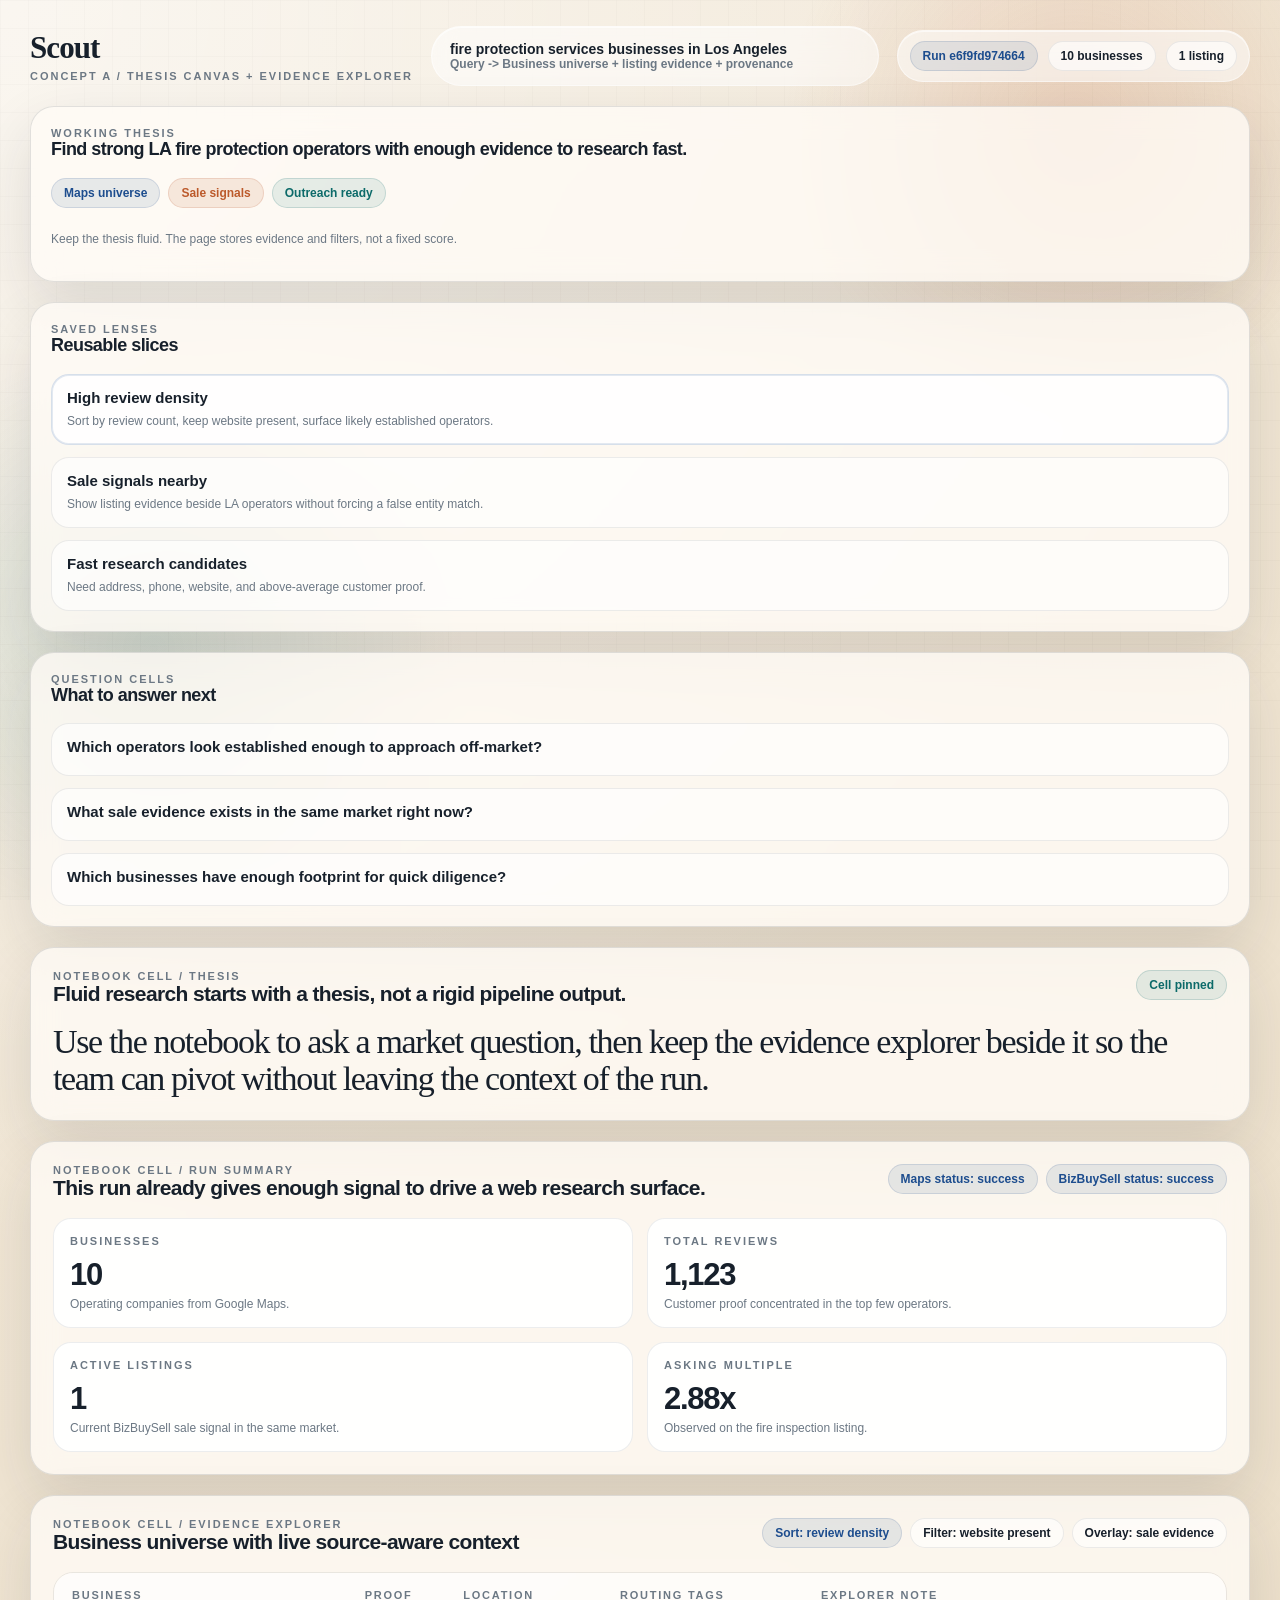
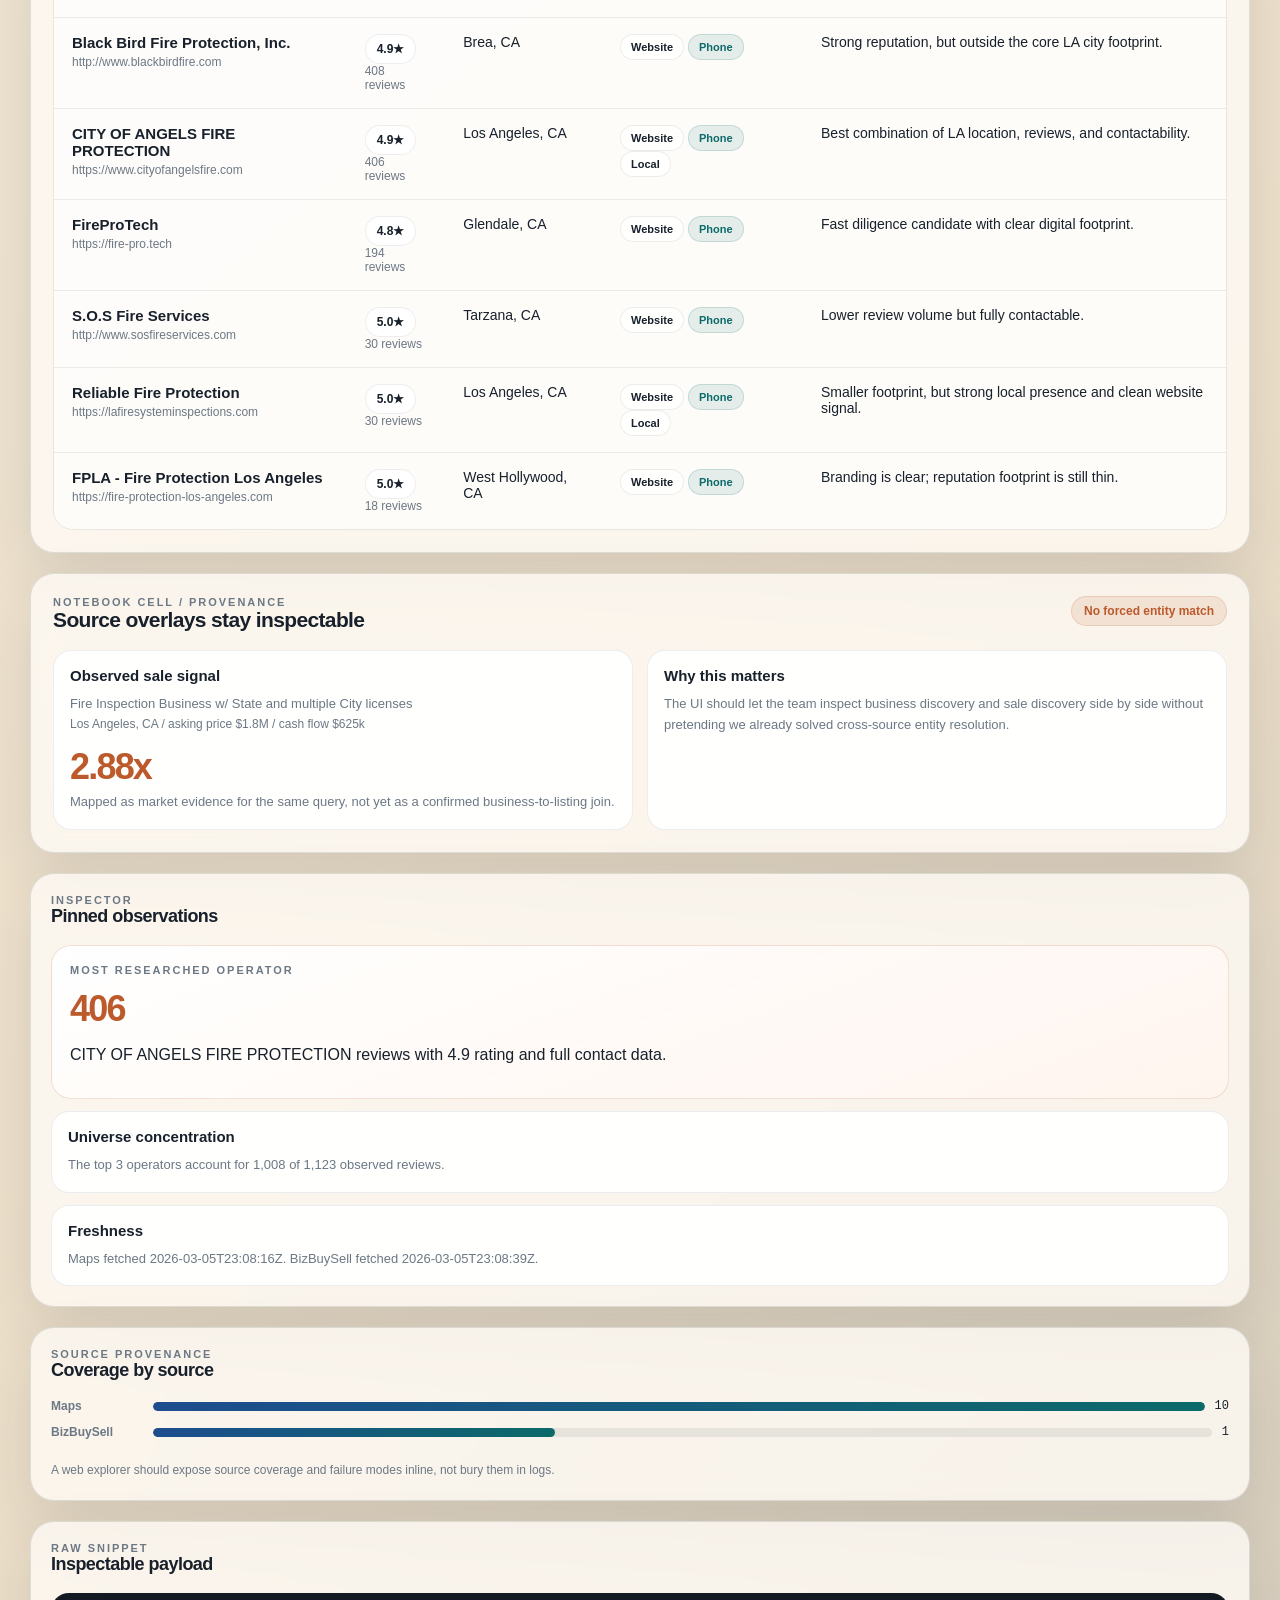
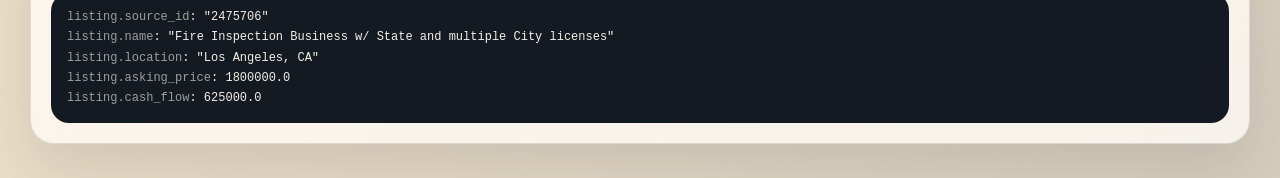
==== scout/docs/feature/hex-ui-exploration/web/concept-a-thesis-canvas.html @ 9db4349b "docs: add web UI exploration artifacts" ====
<!doctype html>
<html lang="en">
  <head>
    <meta charset="utf-8" />
    <meta name="viewport" content="width=device-width, initial-scale=1" />
    <title>Scout Concept A - Thesis Canvas</title>
    <link rel="stylesheet" href="./styles.css" />
  </head>
  <body class="concept-a">
    <header class="topbar">
      <div class="brand">
        <div class="brand-mark">Scout</div>
        <div class="brand-meta">concept A / thesis canvas + evidence explorer</div>
      </div>
      <div class="query-pill">
        fire protection services businesses in Los Angeles
        <span class="row-secondary">Query -> Business universe + listing evidence + provenance</span>
      </div>
      <div class="toolbar">
        <span class="chip active">Run e6f9fd974664</span>
        <span class="chip">10 businesses</span>
        <span class="chip">1 listing</span>
      </div>
    </header>

    <main class="shell shell-a">
      <aside class="rail">
        <section class="panel">
          <div class="panel-header">
            <div>
              <div class="panel-label">Working thesis</div>
              <h2 class="panel-title">Find strong LA fire protection operators with enough evidence to research fast.</h2>
            </div>
          </div>
          <div class="chip-row">
            <span class="status-pill live">Maps universe</span>
            <span class="status-pill sale">Sale signals</span>
            <span class="status-pill ready">Outreach ready</span>
          </div>
          <p class="footnote">
            Keep the thesis fluid. The page stores evidence and filters, not a fixed score.
          </p>
        </section>

        <section class="panel">
          <div class="panel-header">
            <div>
              <div class="panel-label">Saved lenses</div>
              <h2 class="panel-title">Reusable slices</h2>
            </div>
          </div>
          <div class="list-stack">
            <div class="stack-item active">
              <h3 class="stack-title">High review density</h3>
              <p class="stack-copy">Sort by review count, keep website present, surface likely established operators.</p>
            </div>
            <div class="stack-item">
              <h3 class="stack-title">Sale signals nearby</h3>
              <p class="stack-copy">Show listing evidence beside LA operators without forcing a false entity match.</p>
            </div>
            <div class="stack-item">
              <h3 class="stack-title">Fast research candidates</h3>
              <p class="stack-copy">Need address, phone, website, and above-average customer proof.</p>
            </div>
          </div>
        </section>

        <section class="panel">
          <div class="panel-header">
            <div>
              <div class="panel-label">Question cells</div>
              <h2 class="panel-title">What to answer next</h2>
            </div>
          </div>
          <div class="note-list">
            <div class="stack-item">
              <h3 class="stack-title">Which operators look established enough to approach off-market?</h3>
            </div>
            <div class="stack-item">
              <h3 class="stack-title">What sale evidence exists in the same market right now?</h3>
            </div>
            <div class="stack-item">
              <h3 class="stack-title">Which businesses have enough footprint for quick diligence?</h3>
            </div>
          </div>
        </section>
      </aside>

      <section class="canvas">
        <section class="cell">
          <div class="cell-header">
            <div>
              <div class="panel-label">Notebook cell / thesis</div>
              <h1 class="cell-title">Fluid research starts with a thesis, not a rigid pipeline output.</h1>
            </div>
            <span class="status-pill ready">Cell pinned</span>
          </div>
          <p class="big-statement">
            Use the notebook to ask a market question, then keep the evidence explorer beside it so
            the team can pivot without leaving the context of the run.
          </p>
        </section>

        <section class="cell">
          <div class="cell-header">
            <div>
              <div class="panel-label">Notebook cell / run summary</div>
              <h2 class="cell-title">This run already gives enough signal to drive a web research surface.</h2>
            </div>
            <div class="chip-row">
              <span class="chip active">Maps status: success</span>
              <span class="chip active">BizBuySell status: success</span>
            </div>
          </div>
          <div class="metrics-grid">
            <div class="metric">
              <div class="panel-label">Businesses</div>
              <div class="metric-value">10</div>
              <p class="metric-foot">Operating companies from Google Maps.</p>
            </div>
            <div class="metric">
              <div class="panel-label">Total reviews</div>
              <div class="metric-value">1,123</div>
              <p class="metric-foot">Customer proof concentrated in the top few operators.</p>
            </div>
            <div class="metric">
              <div class="panel-label">Active listings</div>
              <div class="metric-value">1</div>
              <p class="metric-foot">Current BizBuySell sale signal in the same market.</p>
            </div>
            <div class="metric">
              <div class="panel-label">Asking multiple</div>
              <div class="metric-value">2.88x</div>
              <p class="metric-foot">Observed on the fire inspection listing.</p>
            </div>
          </div>
        </section>

        <section class="cell">
          <div class="cell-header">
            <div>
              <div class="panel-label">Notebook cell / evidence explorer</div>
              <h2 class="cell-title">Business universe with live source-aware context</h2>
            </div>
            <div class="chip-row">
              <span class="chip active">Sort: review density</span>
              <span class="chip">Filter: website present</span>
              <span class="chip">Overlay: sale evidence</span>
            </div>
          </div>
          <div class="table-shell">
            <table>
              <thead>
                <tr>
                  <th>Business</th>
                  <th>Proof</th>
                  <th>Location</th>
                  <th>Routing tags</th>
                  <th>Explorer note</th>
                </tr>
              </thead>
              <tbody>
                <tr>
                  <td>
                    <span class="row-primary">Black Bird Fire Protection, Inc.</span>
                    <span class="row-secondary">http://www.blackbirdfire.com</span>
                  </td>
                  <td>
                    <span class="score">4.9★</span>
                    <span class="row-secondary">408 reviews</span>
                  </td>
                  <td>Brea, CA</td>
                  <td>
                    <span class="tag">Website</span>
                    <span class="tag ready">Phone</span>
                  </td>
                  <td>Strong reputation, but outside the core LA city footprint.</td>
                </tr>
                <tr>
                  <td>
                    <span class="row-primary">CITY OF ANGELS FIRE PROTECTION</span>
                    <span class="row-secondary">https://www.cityofangelsfire.com</span>
                  </td>
                  <td>
                    <span class="score">4.9★</span>
                    <span class="row-secondary">406 reviews</span>
                  </td>
                  <td>Los Angeles, CA</td>
                  <td>
                    <span class="tag">Website</span>
                    <span class="tag ready">Phone</span>
                    <span class="tag">Local</span>
                  </td>
                  <td>Best combination of LA location, reviews, and contactability.</td>
                </tr>
                <tr>
                  <td>
                    <span class="row-primary">FireProTech</span>
                    <span class="row-secondary">https://fire-pro.tech</span>
                  </td>
                  <td>
                    <span class="score">4.8★</span>
                    <span class="row-secondary">194 reviews</span>
                  </td>
                  <td>Glendale, CA</td>
                  <td>
                    <span class="tag">Website</span>
                    <span class="tag ready">Phone</span>
                  </td>
                  <td>Fast diligence candidate with clear digital footprint.</td>
                </tr>
                <tr>
                  <td>
                    <span class="row-primary">S.O.S Fire Services</span>
                    <span class="row-secondary">http://www.sosfireservices.com</span>
                  </td>
                  <td>
                    <span class="score">5.0★</span>
                    <span class="row-secondary">30 reviews</span>
                  </td>
                  <td>Tarzana, CA</td>
                  <td>
                    <span class="tag">Website</span>
                    <span class="tag ready">Phone</span>
                  </td>
                  <td>Lower review volume but fully contactable.</td>
                </tr>
                <tr>
                  <td>
                    <span class="row-primary">Reliable Fire Protection</span>
                    <span class="row-secondary">https://lafiresysteminspections.com</span>
                  </td>
                  <td>
                    <span class="score">5.0★</span>
                    <span class="row-secondary">30 reviews</span>
                  </td>
                  <td>Los Angeles, CA</td>
                  <td>
                    <span class="tag">Website</span>
                    <span class="tag ready">Phone</span>
                    <span class="tag">Local</span>
                  </td>
                  <td>Smaller footprint, but strong local presence and clean website signal.</td>
                </tr>
                <tr>
                  <td>
                    <span class="row-primary">FPLA - Fire Protection Los Angeles</span>
                    <span class="row-secondary">https://fire-protection-los-angeles.com</span>
                  </td>
                  <td>
                    <span class="score">5.0★</span>
                    <span class="row-secondary">18 reviews</span>
                  </td>
                  <td>West Hollywood, CA</td>
                  <td>
                    <span class="tag">Website</span>
                    <span class="tag ready">Phone</span>
                  </td>
                  <td>Branding is clear; reputation footprint is still thin.</td>
                </tr>
              </tbody>
            </table>
          </div>
        </section>

        <section class="cell">
          <div class="cell-header">
            <div>
              <div class="panel-label">Notebook cell / provenance</div>
              <h2 class="cell-title">Source overlays stay inspectable</h2>
            </div>
            <span class="status-pill sale">No forced entity match</span>
          </div>
          <div class="dual-grid">
            <div class="source-card">
              <h4>Observed sale signal</h4>
              <p>
                Fire Inspection Business w/ State and multiple City licenses
                <span class="row-secondary">Los Angeles, CA / asking price $1.8M / cash flow $625k</span>
              </p>
              <div class="signal-number">2.88x</div>
              <p>Mapped as market evidence for the same query, not yet as a confirmed business-to-listing join.</p>
            </div>
            <div class="source-card">
              <h4>Why this matters</h4>
              <p>
                The UI should let the team inspect business discovery and sale discovery side by side
                without pretending we already solved cross-source entity resolution.
              </p>
            </div>
          </div>
        </section>
      </section>

      <aside class="inspector">
        <section class="panel">
          <div class="panel-header">
            <div>
              <div class="panel-label">Inspector</div>
              <h2 class="panel-title">Pinned observations</h2>
            </div>
          </div>
          <div class="signal-list">
            <div class="signal-card">
              <div class="panel-label">Most researched operator</div>
              <div class="signal-number">406</div>
              <p>CITY OF ANGELS FIRE PROTECTION reviews with 4.9 rating and full contact data.</p>
            </div>
            <div class="info-card">
              <h4>Universe concentration</h4>
              <p>The top 3 operators account for 1,008 of 1,123 observed reviews.</p>
            </div>
            <div class="info-card">
              <h4>Freshness</h4>
              <p>Maps fetched 2026-03-05T23:08:16Z. BizBuySell fetched 2026-03-05T23:08:39Z.</p>
            </div>
          </div>
        </section>

        <section class="panel">
          <div class="panel-header">
            <div>
              <div class="panel-label">Source provenance</div>
              <h2 class="panel-title">Coverage by source</h2>
            </div>
          </div>
          <div class="bar-list">
            <div class="bar-row">
              <div class="bar-label">Maps</div>
              <div class="bar-track"><span class="bar-fill" style="width: 100%"></span></div>
              <div class="bar-value">10</div>
            </div>
            <div class="bar-row">
              <div class="bar-label">BizBuySell</div>
              <div class="bar-track"><span class="bar-fill" style="width: 38%"></span></div>
              <div class="bar-value">1</div>
            </div>
          </div>
          <div class="footnote">
            A web explorer should expose source coverage and failure modes inline, not bury them in logs.
          </div>
        </section>

        <section class="panel">
          <div class="panel-header">
            <div>
              <div class="panel-label">Raw snippet</div>
              <h2 class="panel-title">Inspectable payload</h2>
            </div>
          </div>
          <div class="mono-card">
            <span class="dim">listing.source_id</span>: "2475706"<br />
            <span class="dim">listing.name</span>: "Fire Inspection Business w/ State and multiple City licenses"<br />
            <span class="dim">listing.location</span>: "Los Angeles, CA"<br />
            <span class="dim">listing.asking_price</span>: 1800000.0<br />
            <span class="dim">listing.cash_flow</span>: 625000.0
          </div>
        </section>
      </aside>
    </main>
  </body>
</html>
---- scout/docs/feature/hex-ui-exploration/web/styles.css ----
:root {
  --bg: #f3eadb;
  --bg-deep: #eadbc2;
  --ink: #17202b;
  --muted: #6c7884;
  --line: rgba(23, 32, 43, 0.12);
  --panel: rgba(255, 252, 247, 0.78);
  --panel-strong: rgba(255, 255, 255, 0.92);
  --shadow: 0 24px 60px rgba(34, 35, 38, 0.12);
  --accent: #bc5a2b;
  --accent-soft: rgba(188, 90, 43, 0.12);
  --blue: #1d4d8e;
  --blue-soft: rgba(29, 77, 142, 0.1);
  --teal: #0c6a69;
  --teal-soft: rgba(12, 106, 105, 0.1);
  --gold: #8a6a14;
  --gold-soft: rgba(138, 106, 20, 0.12);
  --mono: "Menlo", "Consolas", monospace;
  --sans: "Avenir Next", "Gill Sans", "Helvetica Neue", sans-serif;
  --serif: "Iowan Old Style", "Palatino Linotype", serif;
}

* {
  box-sizing: border-box;
}

html {
  color-scheme: light;
}

body {
  margin: 0;
  min-height: 100vh;
  color: var(--ink);
  font-family: var(--sans);
  background:
    radial-gradient(circle at top left, rgba(255, 255, 255, 0.6), transparent 35%),
    radial-gradient(circle at bottom right, rgba(29, 77, 142, 0.1), transparent 38%),
    linear-gradient(140deg, var(--bg) 0%, var(--bg-deep) 100%);
  overflow-x: hidden;
}

body::before,
body::after {
  content: "";
  position: fixed;
  inset: 0;
  pointer-events: none;
}

body::before {
  opacity: 0.05;
  background-image:
    linear-gradient(rgba(23, 32, 43, 0.3) 1px, transparent 1px),
    linear-gradient(90deg, rgba(23, 32, 43, 0.3) 1px, transparent 1px);
  background-size: 28px 28px;
}

body.concept-a::after {
  background:
    radial-gradient(circle at 84% 14%, rgba(188, 90, 43, 0.18), transparent 22%),
    radial-gradient(circle at 12% 72%, rgba(12, 106, 105, 0.14), transparent 24%);
}

body.concept-b::after {
  background:
    radial-gradient(circle at 12% 18%, rgba(29, 77, 142, 0.16), transparent 22%),
    radial-gradient(circle at 84% 78%, rgba(188, 90, 43, 0.16), transparent 24%);
}

body.landing::after {
  background:
    radial-gradient(circle at 20% 18%, rgba(188, 90, 43, 0.18), transparent 22%),
    radial-gradient(circle at 82% 80%, rgba(12, 106, 105, 0.16), transparent 26%);
}

a {
  color: inherit;
  text-decoration: none;
}

.topbar {
  position: relative;
  z-index: 1;
  display: flex;
  align-items: center;
  justify-content: space-between;
  gap: 18px;
  padding: 26px 30px 0;
}

.brand {
  display: flex;
  flex-direction: column;
  gap: 4px;
}

.brand-mark {
  font-family: var(--serif);
  font-size: 31px;
  font-weight: 700;
  letter-spacing: -0.03em;
}

.brand-meta,
.panel-label,
.eyebrow,
.mini-label {
  color: var(--muted);
  font-size: 11px;
  font-weight: 700;
  letter-spacing: 0.18em;
  text-transform: uppercase;
}

.query-pill,
.toolbar {
  border-radius: 999px;
  border: 1px solid rgba(255, 255, 255, 0.5);
  background: rgba(255, 255, 255, 0.52);
  box-shadow: inset 0 1px 0 rgba(255, 255, 255, 0.6);
  backdrop-filter: blur(12px);
}

.query-pill {
  flex: 1;
  max-width: 760px;
  padding: 14px 18px;
  font-size: 14px;
  font-weight: 600;
}

.toolbar {
  display: flex;
  align-items: center;
  gap: 10px;
  padding: 10px 12px;
}

.shell {
  position: relative;
  z-index: 1;
  display: grid;
  gap: 20px;
  padding: 20px 30px 34px;
}

.shell-a {
  grid-template-columns: 260px minmax(0, 1fr) 320px;
  align-items: start;
}

.shell-b {
  grid-template-columns: 300px minmax(0, 1fr) 340px;
  align-items: start;
}

.landing-shell {
  max-width: 1320px;
  margin: 0 auto;
  padding-top: 56px;
}

.rail,
.canvas,
.inspector,
.shortlist,
.workspace,
.studio {
  display: flex;
  flex-direction: column;
  gap: 20px;
}

.panel,
.cell,
.launch-card {
  border-radius: 24px;
  border: 1px solid var(--line);
  background: var(--panel);
  box-shadow: var(--shadow);
  backdrop-filter: blur(14px);
}

.panel {
  padding: 20px;
}

.cell {
  padding: 22px;
}

.cell-header,
.panel-header {
  display: flex;
  justify-content: space-between;
  gap: 14px;
  align-items: flex-start;
  margin-bottom: 18px;
}

.panel-title,
.cell-title,
.launch-title {
  margin: 0;
  font-size: 21px;
  line-height: 1.15;
  letter-spacing: -0.03em;
}

.panel-title {
  font-size: 18px;
}

.launch-title {
  font-family: var(--serif);
  font-size: 28px;
}

.panel-subtitle,
.cell-copy,
.muted {
  margin: 0;
  color: var(--muted);
  font-size: 13px;
  line-height: 1.6;
}

.chip-row,
.pill-row {
  display: flex;
  flex-wrap: wrap;
  gap: 8px;
}

.chip,
.status-pill,
.tag {
  display: inline-flex;
  align-items: center;
  gap: 6px;
  height: 30px;
  padding: 0 12px;
  border-radius: 999px;
  border: 1px solid transparent;
  font-size: 12px;
  font-weight: 700;
  white-space: nowrap;
}

.chip {
  background: rgba(255, 255, 255, 0.62);
  border-color: rgba(23, 32, 43, 0.08);
}

.chip.active,
.status-pill.live {
  background: var(--blue-soft);
  color: var(--blue);
  border-color: rgba(29, 77, 142, 0.14);
}

.status-pill.sale {
  background: var(--accent-soft);
  color: var(--accent);
  border-color: rgba(188, 90, 43, 0.16);
}

.status-pill.queued {
  background: var(--gold-soft);
  color: var(--gold);
  border-color: rgba(138, 106, 20, 0.16);
}

.status-pill.ready,
.tag.ready {
  background: var(--teal-soft);
  color: var(--teal);
  border-color: rgba(12, 106, 105, 0.16);
}

.tag {
  height: 26px;
  padding: 0 10px;
  background: rgba(255, 255, 255, 0.7);
  border-color: rgba(23, 32, 43, 0.08);
  font-size: 11px;
}

.big-statement {
  margin: 0;
  font-family: var(--serif);
  font-size: 34px;
  line-height: 1.08;
  letter-spacing: -0.04em;
}

.metrics-grid {
  display: grid;
  grid-template-columns: repeat(4, minmax(0, 1fr));
  gap: 14px;
}

.metric {
  padding: 16px;
  border-radius: 18px;
  background: var(--panel-strong);
  border: 1px solid rgba(23, 32, 43, 0.08);
}

.metric-value {
  margin: 10px 0 4px;
  font-size: 31px;
  font-weight: 700;
  letter-spacing: -0.04em;
}

.metric-foot {
  margin: 0;
  color: var(--muted);
  font-size: 12px;
}

.table-shell {
  overflow: hidden;
  border-radius: 20px;
  border: 1px solid rgba(23, 32, 43, 0.08);
}

table {
  width: 100%;
  border-collapse: collapse;
  background: rgba(255, 255, 255, 0.65);
}

th,
td {
  text-align: left;
}

thead th {
  padding: 16px 18px;
  color: var(--muted);
  font-size: 11px;
  font-weight: 800;
  letter-spacing: 0.16em;
  text-transform: uppercase;
}

tbody td {
  padding: 16px 18px;
  border-top: 1px solid rgba(23, 32, 43, 0.08);
  font-size: 14px;
  vertical-align: top;
}

.row-primary {
  display: block;
  margin-bottom: 4px;
  font-size: 15px;
  font-weight: 700;
}

.row-secondary {
  display: block;
  color: var(--muted);
  font-size: 12px;
}

.score {
  display: inline-flex;
  min-width: 46px;
  justify-content: center;
  border-radius: 999px;
  background: rgba(255, 255, 255, 0.88);
  border: 1px solid rgba(23, 32, 43, 0.08);
  padding: 7px 11px;
  font-size: 12px;
  font-weight: 800;
}

.list-stack,
.note-list,
.signal-list,
.timeline,
.queue-list {
  display: flex;
  flex-direction: column;
  gap: 12px;
}

.stack-item,
.target-row,
.timeline-step,
.queue-row {
  padding: 14px 15px;
  border-radius: 18px;
  background: rgba(255, 255, 255, 0.58);
  border: 1px solid rgba(23, 32, 43, 0.08);
}

.stack-item.active,
.target-row.active {
  background: rgba(255, 255, 255, 0.9);
  border-color: rgba(29, 77, 142, 0.18);
  box-shadow: inset 0 0 0 1px rgba(29, 77, 142, 0.12);
}

.stack-title,
.target-name {
  margin: 0 0 6px;
  font-size: 15px;
  font-weight: 700;
}

.stack-copy,
.target-meta,
.timeline-copy,
.queue-copy {
  margin: 0;
  color: var(--muted);
  font-size: 12px;
  line-height: 1.5;
}

.bar-list {
  display: flex;
  flex-direction: column;
  gap: 12px;
}

.bar-row {
  display: grid;
  grid-template-columns: 92px minmax(0, 1fr) auto;
  gap: 10px;
  align-items: center;
}

.bar-label {
  color: var(--muted);
  font-size: 12px;
  font-weight: 700;
}

.bar-track {
  height: 9px;
  border-radius: 999px;
  background: rgba(23, 32, 43, 0.08);
  overflow: hidden;
}

.bar-fill {
  display: block;
  height: 100%;
  border-radius: inherit;
  background: linear-gradient(90deg, var(--blue), var(--teal));
}

.bar-value {
  font-family: var(--mono);
  font-size: 12px;
}

.dual-grid,
.compare-grid {
  display: grid;
  gap: 14px;
}

.dual-grid {
  grid-template-columns: repeat(2, minmax(0, 1fr));
}

.compare-grid {
  grid-template-columns: repeat(3, minmax(0, 1fr));
}

.info-card,
.quote-card,
.draft-card,
.source-card {
  padding: 16px;
  border-radius: 18px;
  background: var(--panel-strong);
  border: 1px solid rgba(23, 32, 43, 0.08);
}

.info-card h4,
.draft-card h4,
.source-card h4,
.quote-card h4 {
  margin: 0 0 10px;
  font-size: 15px;
}

.info-card p,
.draft-card p,
.source-card p,
.quote-card p,
.draft-card li {
  margin: 0;
  color: var(--muted);
  font-size: 13px;
  line-height: 1.6;
}

.kv-list {
  display: grid;
  gap: 10px;
}

.kv {
  display: flex;
  justify-content: space-between;
  gap: 16px;
  font-size: 13px;
}

.kv span:first-child {
  color: var(--muted);
}

.kv strong {
  font-weight: 700;
}

.mono-card {
  padding: 14px 16px;
  border-radius: 18px;
  background: #131a22;
  color: #f6efe5;
  font-family: var(--mono);
  font-size: 12px;
  line-height: 1.7;
  overflow-x: auto;
}

.mono-card .dim {
  color: rgba(246, 239, 229, 0.62);
}

.detail-grid {
  display: grid;
  grid-template-columns: minmax(0, 1.15fr) minmax(0, 0.85fr);
  gap: 16px;
}

.target-headline {
  margin: 0 0 14px;
  font-size: 34px;
  line-height: 1.05;
  letter-spacing: -0.05em;
}

.signal-card {
  padding: 18px;
  border-radius: 20px;
  background: linear-gradient(160deg, rgba(255, 255, 255, 0.94), rgba(255, 244, 239, 0.92));
  border: 1px solid rgba(188, 90, 43, 0.18);
}

.signal-number {
  margin: 12px 0 4px;
  font-size: 36px;
  font-weight: 800;
  letter-spacing: -0.05em;
  color: var(--accent);
}

.evidence-points {
  margin: 0;
  padding-left: 18px;
  color: var(--muted);
  font-size: 13px;
  line-height: 1.6;
}

.timeline-step {
  display: grid;
  grid-template-columns: auto minmax(0, 1fr);
  gap: 12px;
  align-items: start;
}

.timeline-dot {
  width: 12px;
  height: 12px;
  margin-top: 5px;
  border-radius: 999px;
  background: rgba(23, 32, 43, 0.14);
}

.timeline-dot.live {
  background: var(--teal);
}

.timeline-dot.sale {
  background: var(--accent);
}

.queue-row {
  display: flex;
  justify-content: space-between;
  gap: 12px;
  align-items: center;
}

.queue-left {
  min-width: 0;
}

.draft-card ol {
  margin: 14px 0 0;
  padding-left: 18px;
}

.landing-hero {
  display: grid;
  grid-template-columns: minmax(0, 0.95fr) minmax(0, 1.05fr);
  gap: 24px;
  align-items: center;
}

.launch-grid {
  display: grid;
  grid-template-columns: repeat(2, minmax(0, 1fr));
  gap: 20px;
}

.launch-card {
  padding: 24px;
}

.launch-meta {
  margin: 14px 0 20px;
  color: var(--muted);
  font-size: 14px;
  line-height: 1.6;
}

.launch-link {
  display: inline-flex;
  align-items: center;
  gap: 8px;
  padding: 11px 16px;
  border-radius: 999px;
  background: rgba(23, 32, 43, 0.9);
  color: #fff;
  font-size: 13px;
  font-weight: 700;
}

.footnote {
  margin-top: 22px;
  color: var(--muted);
  font-size: 12px;
  line-height: 1.6;
}

@media (max-width: 1280px) {
  .shell-a,
  .shell-b,
  .landing-hero,
  .launch-grid,
  .detail-grid {
    grid-template-columns: 1fr;
  }

  .metrics-grid,
  .dual-grid,
  .compare-grid {
    grid-template-columns: repeat(2, minmax(0, 1fr));
  }
}

@media (max-width: 880px) {
  .topbar {
    flex-direction: column;
    align-items: stretch;
    padding: 20px 18px 0;
  }

  .shell {
    padding: 18px;
  }

  .metrics-grid,
  .dual-grid,
  .compare-grid {
    grid-template-columns: 1fr;
  }

  tbody td,
  thead th {
    padding-left: 12px;
    padding-right: 12px;
  }
}
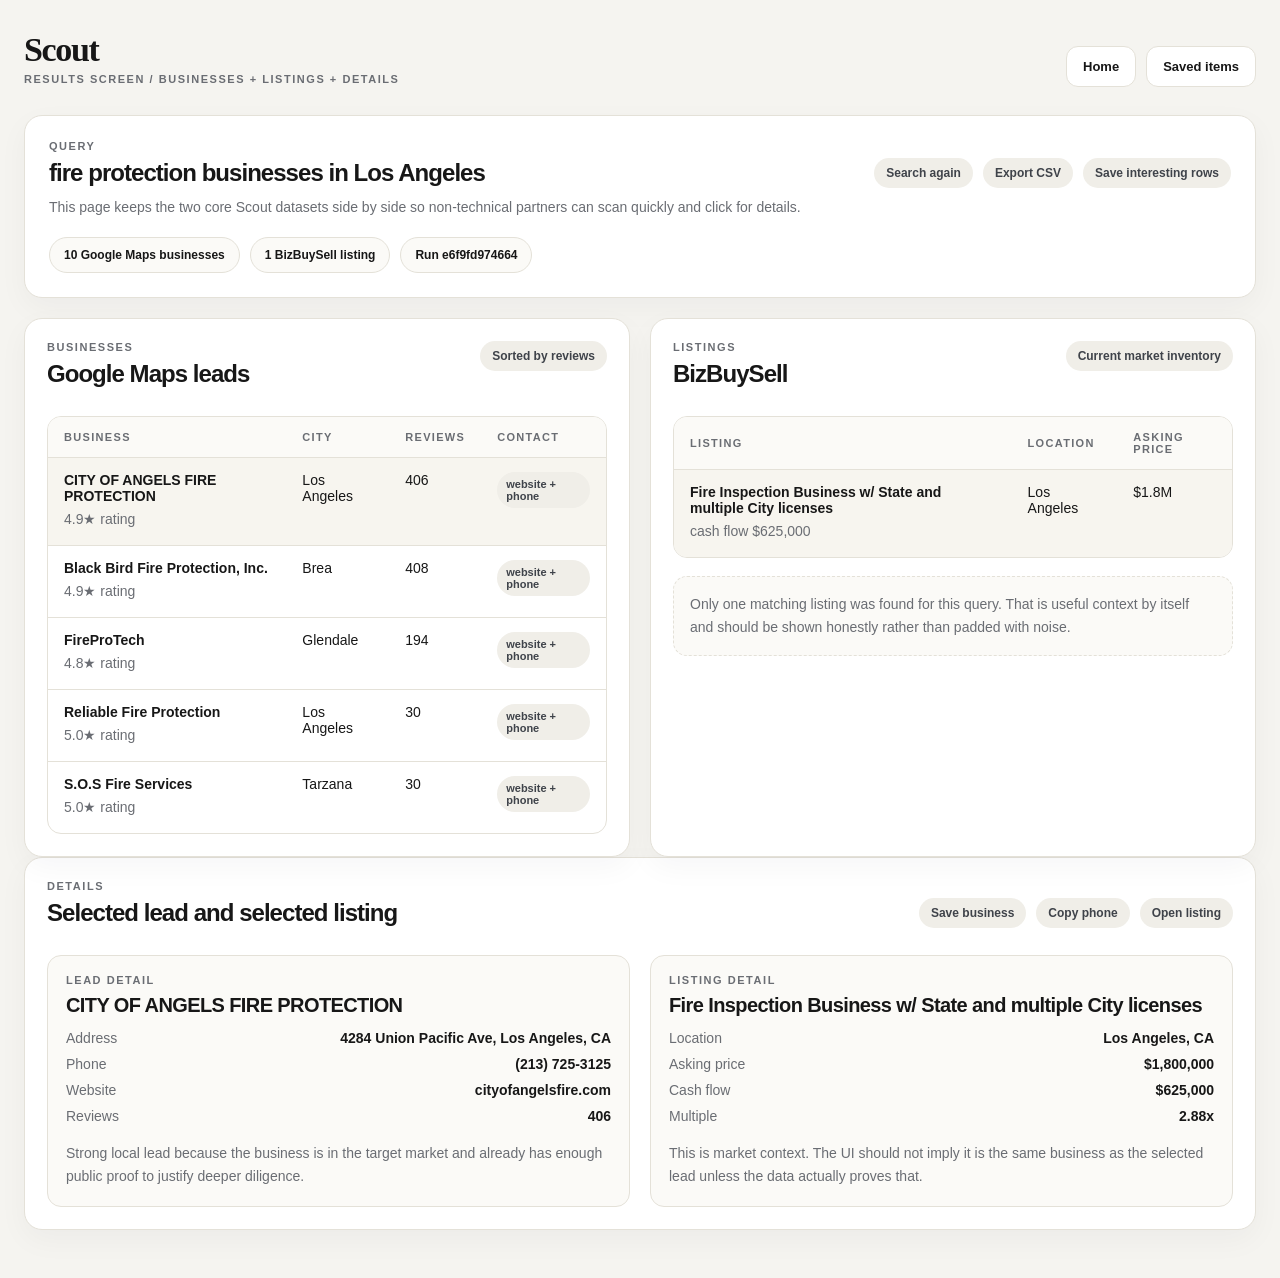
==== commit 26f5f9b6: "docs: simplify UI exploration concepts" ====
--- a/scout/docs/feature/hex-ui-exploration/web/concept-a-thesis-canvas.html
+++ b/scout/docs/feature/hex-ui-exploration/web/concept-a-thesis-canvas.html
@@ -3,360 +3,200 @@
   <head>
     <meta charset="utf-8" />
     <meta name="viewport" content="width=device-width, initial-scale=1" />
-    <title>Scout Concept A - Thesis Canvas</title>
+    <title>Scout - Results Screen</title>
     <link rel="stylesheet" href="./styles.css" />
   </head>
-  <body class="concept-a">
-    <header class="topbar">
-      <div class="brand">
-        <div class="brand-mark">Scout</div>
-        <div class="brand-meta">concept A / thesis canvas + evidence explorer</div>
-      </div>
-      <div class="query-pill">
-        fire protection services businesses in Los Angeles
-        <span class="row-secondary">Query -> Business universe + listing evidence + provenance</span>
-      </div>
-      <div class="toolbar">
-        <span class="chip active">Run e6f9fd974664</span>
-        <span class="chip">10 businesses</span>
-        <span class="chip">1 listing</span>
-      </div>
-    </header>
-
-    <main class="shell shell-a">
-      <aside class="rail">
-        <section class="panel">
-          <div class="panel-header">
+  <body>
+    <main class="page">
+      <header class="site-header">
+        <div class="brand">
+          <div class="brand-mark">Scout</div>
+          <div class="brand-note">Results screen / businesses + listings + details</div>
+        </div>
+        <div class="chip-row">
+          <a class="ghost-link" href="./index.html">Home</a>
+          <a class="ghost-link" href="./concept-b-target-workbench.html">Saved items</a>
+        </div>
+      </header>
+
+      <section class="query-card">
+        <div class="query-bar">
+          <div>
+            <div class="eyebrow">Query</div>
+            <h1 class="section-title">fire protection businesses in Los Angeles</h1>
+            <p class="detail-copy">
+              This page keeps the two core Scout datasets side by side so non-technical partners can
+              scan quickly and click for details.
+            </p>
+          </div>
+          <div class="chip-row">
+            <span class="chip">Search again</span>
+            <span class="chip">Export CSV</span>
+            <span class="chip">Save interesting rows</span>
+          </div>
+        </div>
+
+        <div class="counts">
+          <span class="count">10 Google Maps businesses</span>
+          <span class="count">1 BizBuySell listing</span>
+          <span class="count">Run e6f9fd974664</span>
+        </div>
+      </section>
+
+      <section class="two-column">
+        <section class="list-card">
+          <div class="list-head">
             <div>
-              <div class="panel-label">Working thesis</div>
-              <h2 class="panel-title">Find strong LA fire protection operators with enough evidence to research fast.</h2>
-            </div>
-          </div>
-          <div class="chip-row">
-            <span class="status-pill live">Maps universe</span>
-            <span class="status-pill sale">Sale signals</span>
-            <span class="status-pill ready">Outreach ready</span>
-          </div>
-          <p class="footnote">
-            Keep the thesis fluid. The page stores evidence and filters, not a fixed score.
-          </p>
-        </section>
-
-        <section class="panel">
-          <div class="panel-header">
-            <div>
-              <div class="panel-label">Saved lenses</div>
-              <h2 class="panel-title">Reusable slices</h2>
-            </div>
-          </div>
-          <div class="list-stack">
-            <div class="stack-item active">
-              <h3 class="stack-title">High review density</h3>
-              <p class="stack-copy">Sort by review count, keep website present, surface likely established operators.</p>
-            </div>
-            <div class="stack-item">
-              <h3 class="stack-title">Sale signals nearby</h3>
-              <p class="stack-copy">Show listing evidence beside LA operators without forcing a false entity match.</p>
-            </div>
-            <div class="stack-item">
-              <h3 class="stack-title">Fast research candidates</h3>
-              <p class="stack-copy">Need address, phone, website, and above-average customer proof.</p>
-            </div>
-          </div>
-        </section>
-
-        <section class="panel">
-          <div class="panel-header">
-            <div>
-              <div class="panel-label">Question cells</div>
-              <h2 class="panel-title">What to answer next</h2>
-            </div>
-          </div>
-          <div class="note-list">
-            <div class="stack-item">
-              <h3 class="stack-title">Which operators look established enough to approach off-market?</h3>
-            </div>
-            <div class="stack-item">
-              <h3 class="stack-title">What sale evidence exists in the same market right now?</h3>
-            </div>
-            <div class="stack-item">
-              <h3 class="stack-title">Which businesses have enough footprint for quick diligence?</h3>
-            </div>
-          </div>
-        </section>
-      </aside>
-
-      <section class="canvas">
-        <section class="cell">
-          <div class="cell-header">
-            <div>
-              <div class="panel-label">Notebook cell / thesis</div>
-              <h1 class="cell-title">Fluid research starts with a thesis, not a rigid pipeline output.</h1>
-            </div>
-            <span class="status-pill ready">Cell pinned</span>
-          </div>
-          <p class="big-statement">
-            Use the notebook to ask a market question, then keep the evidence explorer beside it so
-            the team can pivot without leaving the context of the run.
-          </p>
-        </section>
-
-        <section class="cell">
-          <div class="cell-header">
-            <div>
-              <div class="panel-label">Notebook cell / run summary</div>
-              <h2 class="cell-title">This run already gives enough signal to drive a web research surface.</h2>
-            </div>
-            <div class="chip-row">
-              <span class="chip active">Maps status: success</span>
-              <span class="chip active">BizBuySell status: success</span>
-            </div>
-          </div>
-          <div class="metrics-grid">
-            <div class="metric">
-              <div class="panel-label">Businesses</div>
-              <div class="metric-value">10</div>
-              <p class="metric-foot">Operating companies from Google Maps.</p>
-            </div>
-            <div class="metric">
-              <div class="panel-label">Total reviews</div>
-              <div class="metric-value">1,123</div>
-              <p class="metric-foot">Customer proof concentrated in the top few operators.</p>
-            </div>
-            <div class="metric">
-              <div class="panel-label">Active listings</div>
-              <div class="metric-value">1</div>
-              <p class="metric-foot">Current BizBuySell sale signal in the same market.</p>
-            </div>
-            <div class="metric">
-              <div class="panel-label">Asking multiple</div>
-              <div class="metric-value">2.88x</div>
-              <p class="metric-foot">Observed on the fire inspection listing.</p>
-            </div>
-          </div>
-        </section>
-
-        <section class="cell">
-          <div class="cell-header">
-            <div>
-              <div class="panel-label">Notebook cell / evidence explorer</div>
-              <h2 class="cell-title">Business universe with live source-aware context</h2>
-            </div>
-            <div class="chip-row">
-              <span class="chip active">Sort: review density</span>
-              <span class="chip">Filter: website present</span>
-              <span class="chip">Overlay: sale evidence</span>
-            </div>
-          </div>
-          <div class="table-shell">
+              <div class="eyebrow">Businesses</div>
+              <h2 class="list-title">Google Maps leads</h2>
+            </div>
+            <span class="chip">Sorted by reviews</span>
+          </div>
+
+          <div class="table-wrap">
             <table>
               <thead>
                 <tr>
                   <th>Business</th>
-                  <th>Proof</th>
-                  <th>Location</th>
-                  <th>Routing tags</th>
-                  <th>Explorer note</th>
+                  <th>City</th>
+                  <th>Reviews</th>
+                  <th>Contact</th>
                 </tr>
               </thead>
               <tbody>
+                <tr class="selected">
+                  <td>
+                    <span class="row-primary">CITY OF ANGELS FIRE PROTECTION</span>
+                    <span class="row-secondary">4.9★ rating</span>
+                  </td>
+                  <td>Los Angeles</td>
+                  <td>406</td>
+                  <td><span class="pill">website + phone</span></td>
+                </tr>
                 <tr>
                   <td>
                     <span class="row-primary">Black Bird Fire Protection, Inc.</span>
-                    <span class="row-secondary">http://www.blackbirdfire.com</span>
-                  </td>
-                  <td>
-                    <span class="score">4.9★</span>
-                    <span class="row-secondary">408 reviews</span>
-                  </td>
-                  <td>Brea, CA</td>
-                  <td>
-                    <span class="tag">Website</span>
-                    <span class="tag ready">Phone</span>
-                  </td>
-                  <td>Strong reputation, but outside the core LA city footprint.</td>
-                </tr>
-                <tr>
-                  <td>
-                    <span class="row-primary">CITY OF ANGELS FIRE PROTECTION</span>
-                    <span class="row-secondary">https://www.cityofangelsfire.com</span>
-                  </td>
-                  <td>
-                    <span class="score">4.9★</span>
-                    <span class="row-secondary">406 reviews</span>
-                  </td>
-                  <td>Los Angeles, CA</td>
-                  <td>
-                    <span class="tag">Website</span>
-                    <span class="tag ready">Phone</span>
-                    <span class="tag">Local</span>
-                  </td>
-                  <td>Best combination of LA location, reviews, and contactability.</td>
+                    <span class="row-secondary">4.9★ rating</span>
+                  </td>
+                  <td>Brea</td>
+                  <td>408</td>
+                  <td><span class="pill">website + phone</span></td>
                 </tr>
                 <tr>
                   <td>
                     <span class="row-primary">FireProTech</span>
-                    <span class="row-secondary">https://fire-pro.tech</span>
-                  </td>
-                  <td>
-                    <span class="score">4.8★</span>
-                    <span class="row-secondary">194 reviews</span>
-                  </td>
-                  <td>Glendale, CA</td>
-                  <td>
-                    <span class="tag">Website</span>
-                    <span class="tag ready">Phone</span>
-                  </td>
-                  <td>Fast diligence candidate with clear digital footprint.</td>
+                    <span class="row-secondary">4.8★ rating</span>
+                  </td>
+                  <td>Glendale</td>
+                  <td>194</td>
+                  <td><span class="pill">website + phone</span></td>
+                </tr>
+                <tr>
+                  <td>
+                    <span class="row-primary">Reliable Fire Protection</span>
+                    <span class="row-secondary">5.0★ rating</span>
+                  </td>
+                  <td>Los Angeles</td>
+                  <td>30</td>
+                  <td><span class="pill">website + phone</span></td>
                 </tr>
                 <tr>
                   <td>
                     <span class="row-primary">S.O.S Fire Services</span>
-                    <span class="row-secondary">http://www.sosfireservices.com</span>
-                  </td>
-                  <td>
-                    <span class="score">5.0★</span>
-                    <span class="row-secondary">30 reviews</span>
-                  </td>
-                  <td>Tarzana, CA</td>
-                  <td>
-                    <span class="tag">Website</span>
-                    <span class="tag ready">Phone</span>
-                  </td>
-                  <td>Lower review volume but fully contactable.</td>
-                </tr>
-                <tr>
-                  <td>
-                    <span class="row-primary">Reliable Fire Protection</span>
-                    <span class="row-secondary">https://lafiresysteminspections.com</span>
-                  </td>
-                  <td>
-                    <span class="score">5.0★</span>
-                    <span class="row-secondary">30 reviews</span>
-                  </td>
-                  <td>Los Angeles, CA</td>
-                  <td>
-                    <span class="tag">Website</span>
-                    <span class="tag ready">Phone</span>
-                    <span class="tag">Local</span>
-                  </td>
-                  <td>Smaller footprint, but strong local presence and clean website signal.</td>
-                </tr>
-                <tr>
-                  <td>
-                    <span class="row-primary">FPLA - Fire Protection Los Angeles</span>
-                    <span class="row-secondary">https://fire-protection-los-angeles.com</span>
-                  </td>
-                  <td>
-                    <span class="score">5.0★</span>
-                    <span class="row-secondary">18 reviews</span>
-                  </td>
-                  <td>West Hollywood, CA</td>
-                  <td>
-                    <span class="tag">Website</span>
-                    <span class="tag ready">Phone</span>
-                  </td>
-                  <td>Branding is clear; reputation footprint is still thin.</td>
+                    <span class="row-secondary">5.0★ rating</span>
+                  </td>
+                  <td>Tarzana</td>
+                  <td>30</td>
+                  <td><span class="pill">website + phone</span></td>
                 </tr>
               </tbody>
             </table>
           </div>
         </section>
 
-        <section class="cell">
-          <div class="cell-header">
+        <section class="list-card">
+          <div class="list-head">
             <div>
-              <div class="panel-label">Notebook cell / provenance</div>
-              <h2 class="cell-title">Source overlays stay inspectable</h2>
-            </div>
-            <span class="status-pill sale">No forced entity match</span>
-          </div>
-          <div class="dual-grid">
-            <div class="source-card">
-              <h4>Observed sale signal</h4>
-              <p>
-                Fire Inspection Business w/ State and multiple City licenses
-                <span class="row-secondary">Los Angeles, CA / asking price $1.8M / cash flow $625k</span>
-              </p>
-              <div class="signal-number">2.88x</div>
-              <p>Mapped as market evidence for the same query, not yet as a confirmed business-to-listing join.</p>
-            </div>
-            <div class="source-card">
-              <h4>Why this matters</h4>
-              <p>
-                The UI should let the team inspect business discovery and sale discovery side by side
-                without pretending we already solved cross-source entity resolution.
-              </p>
-            </div>
+              <div class="eyebrow">Listings</div>
+              <h2 class="list-title">BizBuySell</h2>
+            </div>
+            <span class="chip">Current market inventory</span>
+          </div>
+
+          <div class="table-wrap">
+            <table>
+              <thead>
+                <tr>
+                  <th>Listing</th>
+                  <th>Location</th>
+                  <th>Asking price</th>
+                </tr>
+              </thead>
+              <tbody>
+                <tr class="selected">
+                  <td>
+                    <span class="row-primary">Fire Inspection Business w/ State and multiple City licenses</span>
+                    <span class="row-secondary">cash flow $625,000</span>
+                  </td>
+                  <td>Los Angeles</td>
+                  <td>$1.8M</td>
+                </tr>
+              </tbody>
+            </table>
+          </div>
+
+          <div class="empty-state">
+            Only one matching listing was found for this query. That is useful context by itself and
+            should be shown honestly rather than padded with noise.
           </div>
         </section>
       </section>
 
-      <aside class="inspector">
-        <section class="panel">
-          <div class="panel-header">
-            <div>
-              <div class="panel-label">Inspector</div>
-              <h2 class="panel-title">Pinned observations</h2>
-            </div>
-          </div>
-          <div class="signal-list">
-            <div class="signal-card">
-              <div class="panel-label">Most researched operator</div>
-              <div class="signal-number">406</div>
-              <p>CITY OF ANGELS FIRE PROTECTION reviews with 4.9 rating and full contact data.</p>
-            </div>
-            <div class="info-card">
-              <h4>Universe concentration</h4>
-              <p>The top 3 operators account for 1,008 of 1,123 observed reviews.</p>
-            </div>
-            <div class="info-card">
-              <h4>Freshness</h4>
-              <p>Maps fetched 2026-03-05T23:08:16Z. BizBuySell fetched 2026-03-05T23:08:39Z.</p>
-            </div>
-          </div>
-        </section>
-
-        <section class="panel">
-          <div class="panel-header">
-            <div>
-              <div class="panel-label">Source provenance</div>
-              <h2 class="panel-title">Coverage by source</h2>
-            </div>
-          </div>
-          <div class="bar-list">
-            <div class="bar-row">
-              <div class="bar-label">Maps</div>
-              <div class="bar-track"><span class="bar-fill" style="width: 100%"></span></div>
-              <div class="bar-value">10</div>
-            </div>
-            <div class="bar-row">
-              <div class="bar-label">BizBuySell</div>
-              <div class="bar-track"><span class="bar-fill" style="width: 38%"></span></div>
-              <div class="bar-value">1</div>
-            </div>
-          </div>
-          <div class="footnote">
-            A web explorer should expose source coverage and failure modes inline, not bury them in logs.
-          </div>
-        </section>
-
-        <section class="panel">
-          <div class="panel-header">
-            <div>
-              <div class="panel-label">Raw snippet</div>
-              <h2 class="panel-title">Inspectable payload</h2>
-            </div>
-          </div>
-          <div class="mono-card">
-            <span class="dim">listing.source_id</span>: "2475706"<br />
-            <span class="dim">listing.name</span>: "Fire Inspection Business w/ State and multiple City licenses"<br />
-            <span class="dim">listing.location</span>: "Los Angeles, CA"<br />
-            <span class="dim">listing.asking_price</span>: 1800000.0<br />
-            <span class="dim">listing.cash_flow</span>: 625000.0
-          </div>
-        </section>
-      </aside>
+      <section class="detail-card">
+        <div class="list-head">
+          <div>
+            <div class="eyebrow">Details</div>
+            <h2 class="detail-title">Selected lead and selected listing</h2>
+          </div>
+          <div class="chip-row">
+            <span class="chip">Save business</span>
+            <span class="chip">Copy phone</span>
+            <span class="chip">Open listing</span>
+          </div>
+        </div>
+
+        <div class="detail-grid">
+          <div class="detail-block">
+            <div class="small-label">Lead detail</div>
+            <h3>CITY OF ANGELS FIRE PROTECTION</h3>
+            <div class="kv-list">
+              <div class="kv"><span>Address</span><strong>4284 Union Pacific Ave, Los Angeles, CA</strong></div>
+              <div class="kv"><span>Phone</span><strong>(213) 725-3125</strong></div>
+              <div class="kv"><span>Website</span><strong>cityofangelsfire.com</strong></div>
+              <div class="kv"><span>Reviews</span><strong>406</strong></div>
+            </div>
+            <p class="footer-note">
+              Strong local lead because the business is in the target market and already has enough
+              public proof to justify deeper diligence.
+            </p>
+          </div>
+
+          <div class="detail-block">
+            <div class="small-label">Listing detail</div>
+            <h3>Fire Inspection Business w/ State and multiple City licenses</h3>
+            <div class="kv-list">
+              <div class="kv"><span>Location</span><strong>Los Angeles, CA</strong></div>
+              <div class="kv"><span>Asking price</span><strong>$1,800,000</strong></div>
+              <div class="kv"><span>Cash flow</span><strong>$625,000</strong></div>
+              <div class="kv"><span>Multiple</span><strong>2.88x</strong></div>
+            </div>
+            <p class="footer-note">
+              This is market context. The UI should not imply it is the same business as the selected
+              lead unless the data actually proves that.
+            </p>
+          </div>
+        </div>
+      </section>
     </main>
   </body>
 </html>
--- a/scout/docs/feature/hex-ui-exploration/web/styles.css
+++ b/scout/docs/feature/hex-ui-exploration/web/styles.css
@@ -1,77 +1,32 @@
 :root {
-  --bg: #f3eadb;
-  --bg-deep: #eadbc2;
-  --ink: #17202b;
-  --muted: #6c7884;
-  --line: rgba(23, 32, 43, 0.12);
-  --panel: rgba(255, 252, 247, 0.78);
-  --panel-strong: rgba(255, 255, 255, 0.92);
-  --shadow: 0 24px 60px rgba(34, 35, 38, 0.12);
-  --accent: #bc5a2b;
-  --accent-soft: rgba(188, 90, 43, 0.12);
-  --blue: #1d4d8e;
-  --blue-soft: rgba(29, 77, 142, 0.1);
-  --teal: #0c6a69;
-  --teal-soft: rgba(12, 106, 105, 0.1);
-  --gold: #8a6a14;
-  --gold-soft: rgba(138, 106, 20, 0.12);
-  --mono: "Menlo", "Consolas", monospace;
-  --sans: "Avenir Next", "Gill Sans", "Helvetica Neue", sans-serif;
+  --bg: #f5f4f0;
+  --surface: #ffffff;
+  --surface-soft: #fbfaf7;
+  --line: #e4e1d8;
+  --text: #171717;
+  --muted: #6a6d73;
+  --chip: #f0eee8;
+  --chip-text: #3f434a;
+  --accent: #1f2937;
+  --accent-soft: #eef1f4;
+  --success: #eef5ef;
+  --success-text: #345141;
+  --warning: #f6f1e6;
+  --warning-text: #725b21;
+  --sans: "Avenir Next", "Helvetica Neue", sans-serif;
   --serif: "Iowan Old Style", "Palatino Linotype", serif;
+  --shadow: 0 10px 30px rgba(17, 24, 39, 0.04);
 }
 
 * {
   box-sizing: border-box;
 }
 
-html {
-  color-scheme: light;
-}
-
 body {
   margin: 0;
-  min-height: 100vh;
-  color: var(--ink);
+  color: var(--text);
   font-family: var(--sans);
-  background:
-    radial-gradient(circle at top left, rgba(255, 255, 255, 0.6), transparent 35%),
-    radial-gradient(circle at bottom right, rgba(29, 77, 142, 0.1), transparent 38%),
-    linear-gradient(140deg, var(--bg) 0%, var(--bg-deep) 100%);
-  overflow-x: hidden;
-}
-
-body::before,
-body::after {
-  content: "";
-  position: fixed;
-  inset: 0;
-  pointer-events: none;
-}
-
-body::before {
-  opacity: 0.05;
-  background-image:
-    linear-gradient(rgba(23, 32, 43, 0.3) 1px, transparent 1px),
-    linear-gradient(90deg, rgba(23, 32, 43, 0.3) 1px, transparent 1px);
-  background-size: 28px 28px;
-}
-
-body.concept-a::after {
-  background:
-    radial-gradient(circle at 84% 14%, rgba(188, 90, 43, 0.18), transparent 22%),
-    radial-gradient(circle at 12% 72%, rgba(12, 106, 105, 0.14), transparent 24%);
-}
-
-body.concept-b::after {
-  background:
-    radial-gradient(circle at 12% 18%, rgba(29, 77, 142, 0.16), transparent 22%),
-    radial-gradient(circle at 84% 78%, rgba(188, 90, 43, 0.16), transparent 24%);
-}
-
-body.landing::after {
-  background:
-    radial-gradient(circle at 20% 18%, rgba(188, 90, 43, 0.18), transparent 22%),
-    radial-gradient(circle at 82% 80%, rgba(12, 106, 105, 0.16), transparent 26%);
+  background: var(--bg);
 }
 
 a {
@@ -79,14 +34,18 @@
   text-decoration: none;
 }
 
-.topbar {
-  position: relative;
-  z-index: 1;
+.page {
+  max-width: 1280px;
+  margin: 0 auto;
+  padding: 28px 24px 48px;
+}
+
+.site-header {
   display: flex;
   align-items: center;
   justify-content: space-between;
   gap: 18px;
-  padding: 26px 30px 0;
+  margin-bottom: 28px;
 }
 
 .brand {
@@ -97,411 +56,337 @@
 
 .brand-mark {
   font-family: var(--serif);
-  font-size: 31px;
-  font-weight: 700;
-  letter-spacing: -0.03em;
-}
-
-.brand-meta,
-.panel-label,
+  font-size: 34px;
+  font-weight: 700;
+  letter-spacing: -0.04em;
+}
+
+.brand-note,
 .eyebrow,
-.mini-label {
+.table-meta,
+.small-label {
   color: var(--muted);
   font-size: 11px;
   font-weight: 700;
-  letter-spacing: 0.18em;
+  letter-spacing: 0.14em;
   text-transform: uppercase;
 }
 
-.query-pill,
-.toolbar {
-  border-radius: 999px;
-  border: 1px solid rgba(255, 255, 255, 0.5);
-  background: rgba(255, 255, 255, 0.52);
-  box-shadow: inset 0 1px 0 rgba(255, 255, 255, 0.6);
-  backdrop-filter: blur(12px);
-}
-
-.query-pill {
-  flex: 1;
-  max-width: 760px;
-  padding: 14px 18px;
-  font-size: 14px;
+.ghost-link {
+  display: inline-flex;
+  align-items: center;
+  gap: 8px;
+  padding: 12px 16px;
+  border: 1px solid var(--line);
+  border-radius: 12px;
+  background: var(--surface);
+  font-size: 13px;
   font-weight: 600;
 }
 
-.toolbar {
-  display: flex;
-  align-items: center;
-  gap: 10px;
-  padding: 10px 12px;
-}
-
-.shell {
-  position: relative;
-  z-index: 1;
+.hero,
+.two-column,
+.saved-grid,
+.note-grid,
+.section-grid,
+.detail-grid {
   display: grid;
   gap: 20px;
-  padding: 20px 30px 34px;
-}
-
-.shell-a {
-  grid-template-columns: 260px minmax(0, 1fr) 320px;
-  align-items: start;
-}
-
-.shell-b {
-  grid-template-columns: 300px minmax(0, 1fr) 340px;
-  align-items: start;
-}
-
-.landing-shell {
-  max-width: 1320px;
-  margin: 0 auto;
-  padding-top: 56px;
-}
-
-.rail,
-.canvas,
-.inspector,
-.shortlist,
-.workspace,
-.studio {
-  display: flex;
-  flex-direction: column;
-  gap: 20px;
-}
-
-.panel,
-.cell,
-.launch-card {
-  border-radius: 24px;
-  border: 1px solid var(--line);
-  background: var(--panel);
+}
+
+.hero,
+.two-column,
+.saved-grid,
+.detail-grid {
+  grid-template-columns: repeat(2, minmax(0, 1fr));
+}
+
+.section-grid {
+  grid-template-columns: repeat(3, minmax(0, 1fr));
+  margin-top: 20px;
+}
+
+.note-grid {
+  grid-template-columns: repeat(2, minmax(0, 1fr));
+}
+
+.card,
+.section-card,
+.list-card,
+.detail-card,
+.note-card {
+  border: 1px solid var(--line);
+  border-radius: 18px;
+  background: var(--surface);
   box-shadow: var(--shadow);
-  backdrop-filter: blur(14px);
-}
-
-.panel {
-  padding: 20px;
-}
-
-.cell {
+}
+
+.card,
+.section-card,
+.note-card {
+  padding: 24px;
+}
+
+.list-card,
+.detail-card {
   padding: 22px;
 }
 
-.cell-header,
-.panel-header {
-  display: flex;
-  justify-content: space-between;
-  gap: 14px;
-  align-items: flex-start;
-  margin-bottom: 18px;
-}
-
-.panel-title,
-.cell-title,
-.launch-title {
-  margin: 0;
-  font-size: 21px;
-  line-height: 1.15;
-  letter-spacing: -0.03em;
-}
-
-.panel-title {
-  font-size: 18px;
-}
-
-.launch-title {
-  font-family: var(--serif);
-  font-size: 28px;
-}
-
-.panel-subtitle,
-.cell-copy,
-.muted {
+.hero-title {
+  margin: 10px 0 12px;
+  font-size: 42px;
+  line-height: 1.04;
+  letter-spacing: -0.05em;
+}
+
+.hero-copy,
+.section-copy,
+.detail-copy,
+.footer-note,
+.bullet-list li,
+.empty-state,
+.row-secondary {
   margin: 0;
   color: var(--muted);
-  font-size: 13px;
-  line-height: 1.6;
-}
-
-.chip-row,
-.pill-row {
-  display: flex;
-  flex-wrap: wrap;
-  gap: 8px;
-}
-
-.chip,
-.status-pill,
-.tag {
+  font-size: 14px;
+  line-height: 1.65;
+}
+
+.hero-copy {
+  max-width: 42rem;
+}
+
+.input-row {
+  display: flex;
+  gap: 12px;
+  margin-top: 28px;
+}
+
+.search-input {
+  width: 100%;
+  padding: 16px 18px;
+  border: 1px solid var(--line);
+  border-radius: 14px;
+  background: var(--surface-soft);
+  color: var(--text);
+  font: inherit;
+}
+
+.button {
   display: inline-flex;
   align-items: center;
-  gap: 6px;
-  height: 30px;
-  padding: 0 12px;
+  justify-content: center;
+  padding: 0 18px;
+  min-height: 52px;
+  border-radius: 14px;
+  background: var(--accent);
+  color: #ffffff;
+  font-size: 14px;
+  font-weight: 700;
+}
+
+.button.ghost {
+  background: var(--surface);
+  color: var(--text);
+  border: 1px solid var(--line);
+}
+
+.chip-row {
+  display: flex;
+  flex-wrap: wrap;
+  gap: 10px;
+  margin-top: 18px;
+}
+
+.chip,
+.status,
+.count {
+  display: inline-flex;
+  align-items: center;
+  gap: 8px;
   border-radius: 999px;
-  border: 1px solid transparent;
   font-size: 12px;
   font-weight: 700;
-  white-space: nowrap;
 }
 
 .chip {
-  background: rgba(255, 255, 255, 0.62);
-  border-color: rgba(23, 32, 43, 0.08);
-}
-
-.chip.active,
-.status-pill.live {
-  background: var(--blue-soft);
-  color: var(--blue);
-  border-color: rgba(29, 77, 142, 0.14);
-}
-
-.status-pill.sale {
+  padding: 8px 12px;
+  background: var(--chip);
+  color: var(--chip-text);
+}
+
+.status {
+  padding: 7px 10px;
+}
+
+.status.ready {
+  background: var(--success);
+  color: var(--success-text);
+}
+
+.status.review {
+  background: var(--warning);
+  color: var(--warning-text);
+}
+
+.status.default {
   background: var(--accent-soft);
   color: var(--accent);
-  border-color: rgba(188, 90, 43, 0.16);
-}
-
-.status-pill.queued {
-  background: var(--gold-soft);
-  color: var(--gold);
-  border-color: rgba(138, 106, 20, 0.16);
-}
-
-.status-pill.ready,
-.tag.ready {
-  background: var(--teal-soft);
-  color: var(--teal);
-  border-color: rgba(12, 106, 105, 0.16);
-}
-
-.tag {
-  height: 26px;
-  padding: 0 10px;
-  background: rgba(255, 255, 255, 0.7);
-  border-color: rgba(23, 32, 43, 0.08);
-  font-size: 11px;
-}
-
-.big-statement {
-  margin: 0;
-  font-family: var(--serif);
-  font-size: 34px;
-  line-height: 1.08;
+}
+
+.preview-list,
+.bullet-list {
+  margin: 18px 0 0;
+  padding: 0;
+  list-style: none;
+}
+
+.preview-list {
+  display: flex;
+  flex-direction: column;
+  gap: 14px;
+}
+
+.preview-row {
+  display: flex;
+  justify-content: space-between;
+  gap: 16px;
+  padding: 14px 0;
+  border-top: 1px solid var(--line);
+}
+
+.preview-row:first-child {
+  padding-top: 0;
+  border-top: 0;
+}
+
+.preview-main {
+  min-width: 0;
+}
+
+.preview-title {
+  margin: 0 0 4px;
+  font-size: 15px;
+  font-weight: 700;
+}
+
+.preview-value {
+  color: var(--text);
+  font-size: 14px;
+  font-weight: 700;
+  white-space: nowrap;
+}
+
+.section-title,
+.list-title,
+.detail-title,
+.note-title {
+  margin: 8px 0 10px;
+  font-size: 24px;
+  line-height: 1.1;
   letter-spacing: -0.04em;
 }
 
-.metrics-grid {
-  display: grid;
-  grid-template-columns: repeat(4, minmax(0, 1fr));
-  gap: 14px;
-}
-
-.metric {
-  padding: 16px;
+.list-head,
+.query-bar,
+.saved-bar {
+  display: flex;
+  align-items: flex-start;
+  justify-content: space-between;
+  gap: 16px;
+}
+
+.query-card {
+  padding: 24px;
+  margin-bottom: 20px;
+  border: 1px solid var(--line);
   border-radius: 18px;
-  background: var(--panel-strong);
-  border: 1px solid rgba(23, 32, 43, 0.08);
-}
-
-.metric-value {
-  margin: 10px 0 4px;
-  font-size: 31px;
-  font-weight: 700;
-  letter-spacing: -0.04em;
-}
-
-.metric-foot {
-  margin: 0;
-  color: var(--muted);
-  font-size: 12px;
-}
-
-.table-shell {
+  background: var(--surface);
+  box-shadow: var(--shadow);
+}
+
+.counts {
+  display: flex;
+  flex-wrap: wrap;
+  gap: 10px;
+  margin-top: 18px;
+}
+
+.count {
+  padding: 10px 14px;
+  background: var(--surface-soft);
+  border: 1px solid var(--line);
+  color: var(--text);
+}
+
+.table-wrap {
   overflow: hidden;
-  border-radius: 20px;
-  border: 1px solid rgba(23, 32, 43, 0.08);
+  margin-top: 18px;
+  border: 1px solid var(--line);
+  border-radius: 14px;
 }
 
 table {
   width: 100%;
   border-collapse: collapse;
-  background: rgba(255, 255, 255, 0.65);
-}
-
-th,
-td {
-  text-align: left;
 }
 
 thead th {
-  padding: 16px 18px;
+  padding: 14px 16px;
   color: var(--muted);
   font-size: 11px;
-  font-weight: 800;
-  letter-spacing: 0.16em;
+  font-weight: 700;
+  letter-spacing: 0.12em;
+  text-align: left;
   text-transform: uppercase;
+  background: var(--surface-soft);
 }
 
 tbody td {
-  padding: 16px 18px;
-  border-top: 1px solid rgba(23, 32, 43, 0.08);
-  font-size: 14px;
+  padding: 14px 16px;
+  font-size: 14px;
+  border-top: 1px solid var(--line);
   vertical-align: top;
+}
+
+tbody tr.selected {
+  background: #f7f5ef;
 }
 
 .row-primary {
   display: block;
   margin-bottom: 4px;
-  font-size: 15px;
-  font-weight: 700;
-}
-
-.row-secondary {
-  display: block;
-  color: var(--muted);
-  font-size: 12px;
-}
-
-.score {
+  font-size: 14px;
+  font-weight: 700;
+}
+
+.pill {
   display: inline-flex;
-  min-width: 46px;
-  justify-content: center;
+  align-items: center;
+  padding: 6px 9px;
   border-radius: 999px;
-  background: rgba(255, 255, 255, 0.88);
-  border: 1px solid rgba(23, 32, 43, 0.08);
-  padding: 7px 11px;
-  font-size: 12px;
-  font-weight: 800;
-}
-
-.list-stack,
-.note-list,
-.signal-list,
-.timeline,
-.queue-list {
-  display: flex;
-  flex-direction: column;
-  gap: 12px;
-}
-
-.stack-item,
-.target-row,
-.timeline-step,
-.queue-row {
-  padding: 14px 15px;
-  border-radius: 18px;
-  background: rgba(255, 255, 255, 0.58);
-  border: 1px solid rgba(23, 32, 43, 0.08);
-}
-
-.stack-item.active,
-.target-row.active {
-  background: rgba(255, 255, 255, 0.9);
-  border-color: rgba(29, 77, 142, 0.18);
-  box-shadow: inset 0 0 0 1px rgba(29, 77, 142, 0.12);
-}
-
-.stack-title,
-.target-name {
-  margin: 0 0 6px;
-  font-size: 15px;
-  font-weight: 700;
-}
-
-.stack-copy,
-.target-meta,
-.timeline-copy,
-.queue-copy {
-  margin: 0;
-  color: var(--muted);
-  font-size: 12px;
-  line-height: 1.5;
-}
-
-.bar-list {
-  display: flex;
-  flex-direction: column;
-  gap: 12px;
-}
-
-.bar-row {
-  display: grid;
-  grid-template-columns: 92px minmax(0, 1fr) auto;
-  gap: 10px;
-  align-items: center;
-}
-
-.bar-label {
-  color: var(--muted);
-  font-size: 12px;
-  font-weight: 700;
-}
-
-.bar-track {
-  height: 9px;
-  border-radius: 999px;
-  background: rgba(23, 32, 43, 0.08);
-  overflow: hidden;
-}
-
-.bar-fill {
-  display: block;
-  height: 100%;
-  border-radius: inherit;
-  background: linear-gradient(90deg, var(--blue), var(--teal));
-}
-
-.bar-value {
-  font-family: var(--mono);
-  font-size: 12px;
-}
-
-.dual-grid,
-.compare-grid {
-  display: grid;
-  gap: 14px;
-}
-
-.dual-grid {
-  grid-template-columns: repeat(2, minmax(0, 1fr));
-}
-
-.compare-grid {
-  grid-template-columns: repeat(3, minmax(0, 1fr));
-}
-
-.info-card,
-.quote-card,
-.draft-card,
-.source-card {
-  padding: 16px;
-  border-radius: 18px;
-  background: var(--panel-strong);
-  border: 1px solid rgba(23, 32, 43, 0.08);
-}
-
-.info-card h4,
-.draft-card h4,
-.source-card h4,
-.quote-card h4 {
-  margin: 0 0 10px;
-  font-size: 15px;
-}
-
-.info-card p,
-.draft-card p,
-.source-card p,
-.quote-card p,
-.draft-card li {
-  margin: 0;
-  color: var(--muted);
-  font-size: 13px;
-  line-height: 1.6;
+  background: var(--chip);
+  color: var(--chip-text);
+  font-size: 11px;
+  font-weight: 700;
+}
+
+.detail-grid {
+  margin-top: 18px;
+}
+
+.detail-block {
+  padding: 18px;
+  border: 1px solid var(--line);
+  border-radius: 14px;
+  background: var(--surface-soft);
+}
+
+.detail-block h3 {
+  margin: 8px 0 14px;
+  font-size: 20px;
+  line-height: 1.1;
+  letter-spacing: -0.03em;
 }
 
 .kv-list {
@@ -512,8 +397,8 @@
 .kv {
   display: flex;
   justify-content: space-between;
-  gap: 16px;
-  font-size: 13px;
+  gap: 14px;
+  font-size: 14px;
 }
 
 .kv span:first-child {
@@ -524,175 +409,56 @@
   font-weight: 700;
 }
 
-.mono-card {
-  padding: 14px 16px;
-  border-radius: 18px;
-  background: #131a22;
-  color: #f6efe5;
-  font-family: var(--mono);
-  font-size: 12px;
-  line-height: 1.7;
-  overflow-x: auto;
-}
-
-.mono-card .dim {
-  color: rgba(246, 239, 229, 0.62);
-}
-
-.detail-grid {
-  display: grid;
-  grid-template-columns: minmax(0, 1.15fr) minmax(0, 0.85fr);
-  gap: 16px;
-}
-
-.target-headline {
-  margin: 0 0 14px;
-  font-size: 34px;
-  line-height: 1.05;
-  letter-spacing: -0.05em;
-}
-
-.signal-card {
-  padding: 18px;
-  border-radius: 20px;
-  background: linear-gradient(160deg, rgba(255, 255, 255, 0.94), rgba(255, 244, 239, 0.92));
-  border: 1px solid rgba(188, 90, 43, 0.18);
-}
-
-.signal-number {
-  margin: 12px 0 4px;
-  font-size: 36px;
-  font-weight: 800;
-  letter-spacing: -0.05em;
-  color: var(--accent);
-}
-
-.evidence-points {
-  margin: 0;
-  padding-left: 18px;
-  color: var(--muted);
-  font-size: 13px;
-  line-height: 1.6;
-}
-
-.timeline-step {
-  display: grid;
-  grid-template-columns: auto minmax(0, 1fr);
-  gap: 12px;
-  align-items: start;
-}
-
-.timeline-dot {
-  width: 12px;
-  height: 12px;
-  margin-top: 5px;
-  border-radius: 999px;
-  background: rgba(23, 32, 43, 0.14);
-}
-
-.timeline-dot.live {
-  background: var(--teal);
-}
-
-.timeline-dot.sale {
-  background: var(--accent);
-}
-
-.queue-row {
-  display: flex;
-  justify-content: space-between;
-  gap: 12px;
-  align-items: center;
-}
-
-.queue-left {
-  min-width: 0;
-}
-
-.draft-card ol {
-  margin: 14px 0 0;
-  padding-left: 18px;
-}
-
-.landing-hero {
-  display: grid;
-  grid-template-columns: minmax(0, 0.95fr) minmax(0, 1.05fr);
-  gap: 24px;
-  align-items: center;
-}
-
-.launch-grid {
-  display: grid;
-  grid-template-columns: repeat(2, minmax(0, 1fr));
-  gap: 20px;
-}
-
-.launch-card {
-  padding: 24px;
-}
-
-.launch-meta {
-  margin: 14px 0 20px;
-  color: var(--muted);
-  font-size: 14px;
-  line-height: 1.6;
-}
-
-.launch-link {
-  display: inline-flex;
-  align-items: center;
-  gap: 8px;
-  padding: 11px 16px;
-  border-radius: 999px;
-  background: rgba(23, 32, 43, 0.9);
-  color: #fff;
-  font-size: 13px;
-  font-weight: 700;
-}
-
-.footnote {
-  margin-top: 22px;
-  color: var(--muted);
-  font-size: 12px;
-  line-height: 1.6;
-}
-
-@media (max-width: 1280px) {
-  .shell-a,
-  .shell-b,
-  .landing-hero,
-  .launch-grid,
+.empty-state {
+  margin-top: 18px;
+  padding: 16px;
+  border: 1px dashed var(--line);
+  border-radius: 14px;
+  background: var(--surface-soft);
+}
+
+.bullet-list {
+  display: flex;
+  flex-direction: column;
+  gap: 10px;
+}
+
+.saved-summary {
+  display: flex;
+  gap: 10px;
+  flex-wrap: wrap;
+}
+
+.footer-note {
+  margin-top: 18px;
+}
+
+@media (max-width: 1024px) {
+  .hero,
+  .two-column,
+  .saved-grid,
+  .note-grid,
+  .section-grid,
   .detail-grid {
     grid-template-columns: 1fr;
   }
-
-  .metrics-grid,
-  .dual-grid,
-  .compare-grid {
-    grid-template-columns: repeat(2, minmax(0, 1fr));
+}
+
+@media (max-width: 720px) {
+  .page {
+    padding: 20px 16px 36px;
   }
-}
-
-@media (max-width: 880px) {
-  .topbar {
+
+  .site-header,
+  .query-bar,
+  .saved-bar,
+  .list-head,
+  .input-row {
     flex-direction: column;
     align-items: stretch;
-    padding: 20px 18px 0;
   }
 
-  .shell {
-    padding: 18px;
+  .hero-title {
+    font-size: 34px;
   }
-
-  .metrics-grid,
-  .dual-grid,
-  .compare-grid {
-    grid-template-columns: 1fr;
-  }
-
-  tbody td,
-  thead th {
-    padding-left: 12px;
-    padding-right: 12px;
-  }
-}
+}
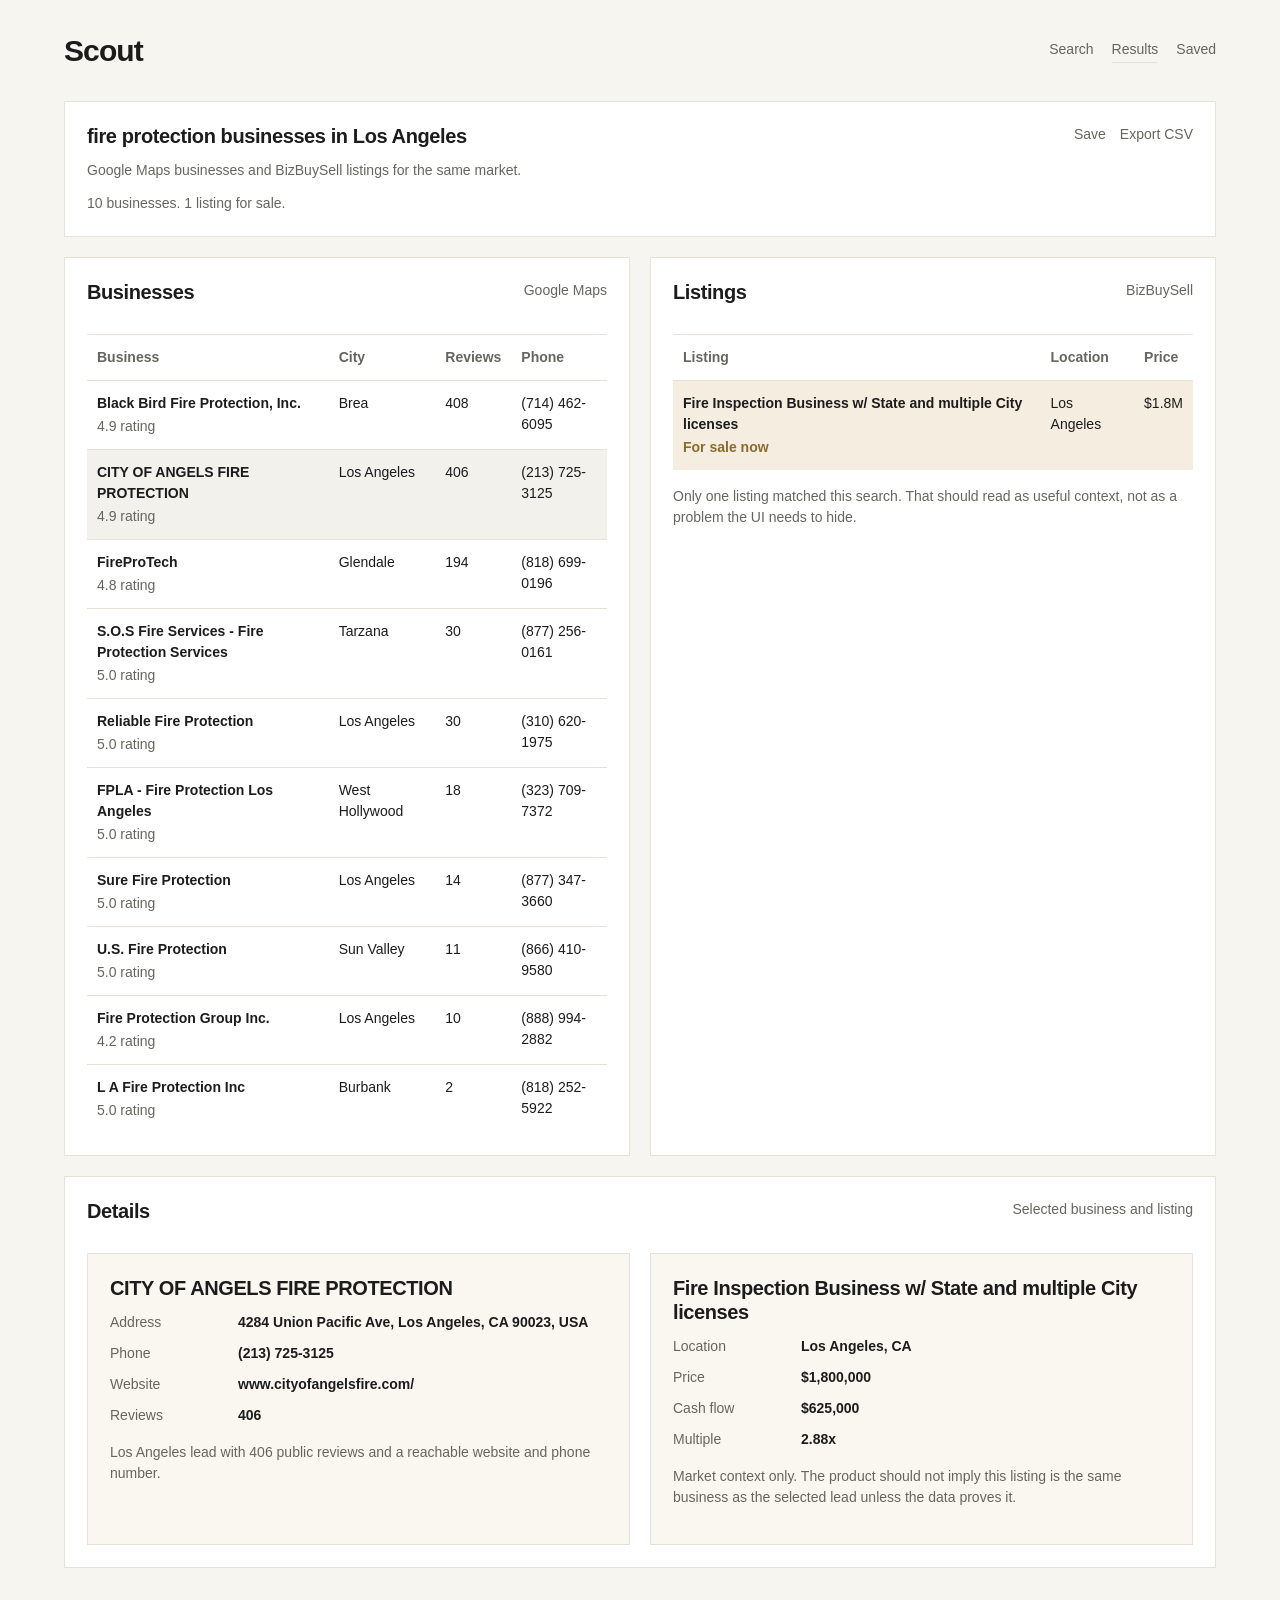
==== commit 0b9636ed: "docs: deploy Scout UI mock with real snapshot data" ====
--- a/scout/docs/feature/hex-ui-exploration/web/concept-a-thesis-canvas.html
+++ b/scout/docs/feature/hex-ui-exploration/web/concept-a-thesis-canvas.html
@@ -3,54 +3,41 @@
   <head>
     <meta charset="utf-8" />
     <meta name="viewport" content="width=device-width, initial-scale=1" />
-    <title>Scout - Results Screen</title>
+    <title>Scout Results</title>
     <link rel="stylesheet" href="./styles.css" />
   </head>
-  <body>
+  <body data-page="results">
     <main class="page">
       <header class="site-header">
-        <div class="brand">
-          <div class="brand-mark">Scout</div>
-          <div class="brand-note">Results screen / businesses + listings + details</div>
-        </div>
-        <div class="chip-row">
-          <a class="ghost-link" href="./index.html">Home</a>
-          <a class="ghost-link" href="./concept-b-target-workbench.html">Saved items</a>
-        </div>
+        <div class="brand-mark">Scout</div>
+        <nav class="nav">
+          <a href="./index.html">Search</a>
+          <a class="active" href="./concept-a-thesis-canvas.html">Results</a>
+          <a href="./concept-b-target-workbench.html">Saved</a>
+        </nav>
       </header>
 
-      <section class="query-card">
-        <div class="query-bar">
+      <section class="section">
+        <div class="query-header">
           <div>
-            <div class="eyebrow">Query</div>
-            <h1 class="section-title">fire protection businesses in Los Angeles</h1>
-            <p class="detail-copy">
-              This page keeps the two core Scout datasets side by side so non-technical partners can
-              scan quickly and click for details.
+            <h1 class="query-title" id="results-query">fire protection businesses in Los Angeles</h1>
+            <p class="summary-line" id="results-description">
+              Google Maps businesses and BizBuySell listings for the same market.
             </p>
           </div>
-          <div class="chip-row">
-            <span class="chip">Search again</span>
-            <span class="chip">Export CSV</span>
-            <span class="chip">Save interesting rows</span>
+          <div class="actions">
+            <span>Save</span>
+            <span>Export CSV</span>
           </div>
         </div>
-
-        <div class="counts">
-          <span class="count">10 Google Maps businesses</span>
-          <span class="count">1 BizBuySell listing</span>
-          <span class="count">Run e6f9fd974664</span>
-        </div>
+        <p class="summary-line" id="results-summary">10 businesses. 1 listing for sale.</p>
       </section>
 
-      <section class="two-column">
-        <section class="list-card">
-          <div class="list-head">
-            <div>
-              <div class="eyebrow">Businesses</div>
-              <h2 class="list-title">Google Maps leads</h2>
-            </div>
-            <span class="chip">Sorted by reviews</span>
+      <section class="split" style="margin-top: 20px">
+        <section class="section">
+          <div class="section-head">
+            <h2 class="section-title">Businesses</h2>
+            <p class="table-note">Google Maps</p>
           </div>
 
           <div class="table-wrap">
@@ -60,67 +47,18 @@
                   <th>Business</th>
                   <th>City</th>
                   <th>Reviews</th>
-                  <th>Contact</th>
+                  <th>Phone</th>
                 </tr>
               </thead>
-              <tbody>
-                <tr class="selected">
-                  <td>
-                    <span class="row-primary">CITY OF ANGELS FIRE PROTECTION</span>
-                    <span class="row-secondary">4.9★ rating</span>
-                  </td>
-                  <td>Los Angeles</td>
-                  <td>406</td>
-                  <td><span class="pill">website + phone</span></td>
-                </tr>
-                <tr>
-                  <td>
-                    <span class="row-primary">Black Bird Fire Protection, Inc.</span>
-                    <span class="row-secondary">4.9★ rating</span>
-                  </td>
-                  <td>Brea</td>
-                  <td>408</td>
-                  <td><span class="pill">website + phone</span></td>
-                </tr>
-                <tr>
-                  <td>
-                    <span class="row-primary">FireProTech</span>
-                    <span class="row-secondary">4.8★ rating</span>
-                  </td>
-                  <td>Glendale</td>
-                  <td>194</td>
-                  <td><span class="pill">website + phone</span></td>
-                </tr>
-                <tr>
-                  <td>
-                    <span class="row-primary">Reliable Fire Protection</span>
-                    <span class="row-secondary">5.0★ rating</span>
-                  </td>
-                  <td>Los Angeles</td>
-                  <td>30</td>
-                  <td><span class="pill">website + phone</span></td>
-                </tr>
-                <tr>
-                  <td>
-                    <span class="row-primary">S.O.S Fire Services</span>
-                    <span class="row-secondary">5.0★ rating</span>
-                  </td>
-                  <td>Tarzana</td>
-                  <td>30</td>
-                  <td><span class="pill">website + phone</span></td>
-                </tr>
-              </tbody>
+              <tbody id="business-table-body"></tbody>
             </table>
           </div>
         </section>
 
-        <section class="list-card">
-          <div class="list-head">
-            <div>
-              <div class="eyebrow">Listings</div>
-              <h2 class="list-title">BizBuySell</h2>
-            </div>
-            <span class="chip">Current market inventory</span>
+        <section class="section">
+          <div class="section-head">
+            <h2 class="section-title">Listings</h2>
+            <p class="table-note">BizBuySell</p>
           </div>
 
           <div class="table-wrap">
@@ -129,74 +67,56 @@
                 <tr>
                   <th>Listing</th>
                   <th>Location</th>
-                  <th>Asking price</th>
+                  <th>Price</th>
                 </tr>
               </thead>
-              <tbody>
-                <tr class="selected">
-                  <td>
-                    <span class="row-primary">Fire Inspection Business w/ State and multiple City licenses</span>
-                    <span class="row-secondary">cash flow $625,000</span>
-                  </td>
-                  <td>Los Angeles</td>
-                  <td>$1.8M</td>
-                </tr>
-              </tbody>
+              <tbody id="listing-table-body"></tbody>
             </table>
           </div>
 
-          <div class="empty-state">
-            Only one matching listing was found for this query. That is useful context by itself and
-            should be shown honestly rather than padded with noise.
-          </div>
+          <p class="empty-state" id="listing-empty"></p>
         </section>
       </section>
 
-      <section class="detail-card">
-        <div class="list-head">
-          <div>
-            <div class="eyebrow">Details</div>
-            <h2 class="detail-title">Selected lead and selected listing</h2>
-          </div>
-          <div class="chip-row">
-            <span class="chip">Save business</span>
-            <span class="chip">Copy phone</span>
-            <span class="chip">Open listing</span>
-          </div>
+      <section class="section" style="margin-top: 20px">
+        <div class="section-head">
+          <h2 class="section-title">Details</h2>
+          <p class="table-note">Selected business and listing</p>
         </div>
 
         <div class="detail-grid">
-          <div class="detail-block">
-            <div class="small-label">Lead detail</div>
-            <h3>CITY OF ANGELS FIRE PROTECTION</h3>
-            <div class="kv-list">
-              <div class="kv"><span>Address</span><strong>4284 Union Pacific Ave, Los Angeles, CA</strong></div>
-              <div class="kv"><span>Phone</span><strong>(213) 725-3125</strong></div>
-              <div class="kv"><span>Website</span><strong>cityofangelsfire.com</strong></div>
-              <div class="kv"><span>Reviews</span><strong>406</strong></div>
+          <section class="detail-section">
+            <h3 class="detail-title" id="detail-business-name">CITY OF ANGELS FIRE PROTECTION</h3>
+            <div class="detail-kv">
+              <div>Address</div>
+              <strong id="detail-business-address">4284 Union Pacific Ave, Los Angeles, CA</strong>
+              <div>Phone</div>
+              <strong id="detail-business-phone">(213) 725-3125</strong>
+              <div>Website</div>
+              <strong id="detail-business-website">cityofangelsfire.com</strong>
+              <div>Reviews</div>
+              <strong id="detail-business-reviews">406</strong>
             </div>
-            <p class="footer-note">
-              Strong local lead because the business is in the target market and already has enough
-              public proof to justify deeper diligence.
-            </p>
-          </div>
+            <p class="footer-copy" id="detail-business-copy">Strong local lead with enough public proof to justify deeper diligence.</p>
+          </section>
 
-          <div class="detail-block">
-            <div class="small-label">Listing detail</div>
-            <h3>Fire Inspection Business w/ State and multiple City licenses</h3>
-            <div class="kv-list">
-              <div class="kv"><span>Location</span><strong>Los Angeles, CA</strong></div>
-              <div class="kv"><span>Asking price</span><strong>$1,800,000</strong></div>
-              <div class="kv"><span>Cash flow</span><strong>$625,000</strong></div>
-              <div class="kv"><span>Multiple</span><strong>2.88x</strong></div>
+          <section class="detail-section">
+            <h3 class="detail-title" id="detail-listing-name">Fire Inspection Business w/ State and multiple City licenses</h3>
+            <div class="detail-kv">
+              <div>Location</div>
+              <strong id="detail-listing-location">Los Angeles, CA</strong>
+              <div>Price</div>
+              <strong class="attention" id="detail-listing-price">$1,800,000</strong>
+              <div>Cash flow</div>
+              <strong id="detail-listing-cashflow">$625,000</strong>
+              <div>Multiple</div>
+              <strong id="detail-listing-multiple">2.88x</strong>
             </div>
-            <p class="footer-note">
-              This is market context. The UI should not imply it is the same business as the selected
-              lead unless the data actually proves that.
-            </p>
-          </div>
+            <p class="footer-copy" id="detail-listing-copy">Market context only. The product should not imply this listing is the same business as the selected lead unless the data proves it.</p>
+          </section>
         </div>
       </section>
     </main>
+    <script src="./app.js"></script>
   </body>
 </html>
--- a/scout/docs/feature/hex-ui-exploration/web/styles.css
+++ b/scout/docs/feature/hex-ui-exploration/web/styles.css
@@ -1,21 +1,14 @@
 :root {
-  --bg: #f5f4f0;
+  --bg: #f7f5f0;
   --surface: #ffffff;
-  --surface-soft: #fbfaf7;
-  --line: #e4e1d8;
-  --text: #171717;
-  --muted: #6a6d73;
-  --chip: #f0eee8;
-  --chip-text: #3f434a;
-  --accent: #1f2937;
-  --accent-soft: #eef1f4;
-  --success: #eef5ef;
-  --success-text: #345141;
-  --warning: #f6f1e6;
-  --warning-text: #725b21;
+  --surface-tint: #faf7f1;
+  --line: #e7e2d8;
+  --text: #1c1c1c;
+  --muted: #66655f;
+  --accent: #8b6a2b;
+  --accent-soft: #f4ede0;
+  --selected: #f3f1ec;
   --sans: "Avenir Next", "Helvetica Neue", sans-serif;
-  --serif: "Iowan Old Style", "Palatino Linotype", serif;
-  --shadow: 0 10px 30px rgba(17, 24, 39, 0.04);
 }
 
 * {
@@ -24,9 +17,11 @@
 
 body {
   margin: 0;
+  background: var(--bg);
   color: var(--text);
   font-family: var(--sans);
-  background: var(--bg);
+  font-size: 14px;
+  line-height: 1.5;
 }
 
 a {
@@ -35,7 +30,7 @@
 }
 
 .page {
-  max-width: 1280px;
+  max-width: 1200px;
   margin: 0 auto;
   padding: 28px 24px 48px;
 }
@@ -44,286 +39,160 @@
   display: flex;
   align-items: center;
   justify-content: space-between;
+  gap: 16px;
+  margin-bottom: 28px;
+}
+
+.brand-mark {
+  font-size: 30px;
+  font-weight: 700;
+  letter-spacing: -0.03em;
+}
+
+.nav,
+.meta-line,
+.summary-line,
+.table-note,
+.empty-state,
+.detail-copy,
+.row-secondary,
+.footer-copy {
+  color: var(--muted);
+}
+
+.nav {
+  display: flex;
   gap: 18px;
-  margin-bottom: 28px;
-}
-
-.brand {
-  display: flex;
-  flex-direction: column;
-  gap: 4px;
-}
-
-.brand-mark {
-  font-family: var(--serif);
-  font-size: 34px;
-  font-weight: 700;
-  letter-spacing: -0.04em;
-}
-
-.brand-note,
-.eyebrow,
-.table-meta,
-.small-label {
-  color: var(--muted);
-  font-size: 11px;
-  font-weight: 700;
-  letter-spacing: 0.14em;
-  text-transform: uppercase;
-}
-
-.ghost-link {
-  display: inline-flex;
-  align-items: center;
-  gap: 8px;
-  padding: 12px 16px;
-  border: 1px solid var(--line);
-  border-radius: 12px;
-  background: var(--surface);
-  font-size: 13px;
-  font-weight: 600;
+}
+
+.nav a {
+  padding-bottom: 2px;
+  border-bottom: 1px solid transparent;
+}
+
+.nav a.active,
+.nav a:hover {
+  border-color: var(--line);
 }
 
 .hero,
-.two-column,
-.saved-grid,
-.note-grid,
-.section-grid,
-.detail-grid {
+.split,
+.detail-grid,
+.notes {
   display: grid;
   gap: 20px;
 }
 
 .hero,
-.two-column,
-.saved-grid,
-.detail-grid {
+.split,
+.detail-grid,
+.notes {
   grid-template-columns: repeat(2, minmax(0, 1fr));
 }
 
-.section-grid {
-  grid-template-columns: repeat(3, minmax(0, 1fr));
-  margin-top: 20px;
-}
-
-.note-grid {
-  grid-template-columns: repeat(2, minmax(0, 1fr));
-}
-
-.card,
-.section-card,
-.list-card,
-.detail-card,
-.note-card {
+.panel,
+.section,
+.detail-section,
+.note {
+  background: var(--surface);
   border: 1px solid var(--line);
-  border-radius: 18px;
-  background: var(--surface);
-  box-shadow: var(--shadow);
-}
-
-.card,
-.section-card,
-.note-card {
-  padding: 24px;
-}
-
-.list-card,
-.detail-card {
+}
+
+.panel,
+.section,
+.detail-section,
+.note {
   padding: 22px;
 }
 
-.hero-title {
-  margin: 10px 0 12px;
-  font-size: 42px;
-  line-height: 1.04;
-  letter-spacing: -0.05em;
-}
-
-.hero-copy,
-.section-copy,
-.detail-copy,
-.footer-note,
-.bullet-list li,
-.empty-state,
-.row-secondary {
+.hero-title,
+.section-title,
+.detail-title,
+.note-title {
+  margin: 0 0 12px;
+  font-size: 20px;
+  line-height: 1.2;
+  letter-spacing: -0.02em;
+}
+
+.page-title {
+  margin: 0 0 10px;
+  font-size: 34px;
+  line-height: 1.05;
+  letter-spacing: -0.04em;
+  max-width: 12ch;
+}
+
+.meta-line,
+.summary-line,
+.table-note {
   margin: 0;
-  color: var(--muted);
   font-size: 14px;
-  line-height: 1.65;
-}
-
-.hero-copy {
-  max-width: 42rem;
-}
-
-.input-row {
+}
+
+.search-row {
   display: flex;
   gap: 12px;
-  margin-top: 28px;
+  margin: 24px 0 14px;
 }
 
 .search-input {
-  width: 100%;
-  padding: 16px 18px;
+  flex: 1;
+  padding: 15px 16px;
   border: 1px solid var(--line);
-  border-radius: 14px;
-  background: var(--surface-soft);
+  background: var(--surface-tint);
   color: var(--text);
-  font: inherit;
 }
 
 .button {
   display: inline-flex;
   align-items: center;
   justify-content: center;
+  min-width: 96px;
   padding: 0 18px;
-  min-height: 52px;
-  border-radius: 14px;
-  background: var(--accent);
-  color: #ffffff;
-  font-size: 14px;
-  font-weight: 700;
-}
-
-.button.ghost {
-  background: var(--surface);
-  color: var(--text);
-  border: 1px solid var(--line);
-}
-
-.chip-row {
+  background: var(--text);
+  color: #fff;
+  font-weight: 600;
+}
+
+.examples,
+.actions,
+.counts,
+.tags {
   display: flex;
   flex-wrap: wrap;
-  gap: 10px;
+  gap: 14px;
+}
+
+.examples span,
+.counts span,
+.actions span,
+.tags span {
+  color: var(--muted);
+}
+
+.query-header,
+.section-head {
+  display: flex;
+  justify-content: space-between;
+  gap: 18px;
+  align-items: flex-start;
+}
+
+.query-title {
+  margin: 0 0 8px;
+  font-size: 20px;
+  line-height: 1.2;
+  letter-spacing: -0.02em;
+}
+
+.summary-line {
+  margin-top: 12px;
+}
+
+.table-wrap {
   margin-top: 18px;
-}
-
-.chip,
-.status,
-.count {
-  display: inline-flex;
-  align-items: center;
-  gap: 8px;
-  border-radius: 999px;
-  font-size: 12px;
-  font-weight: 700;
-}
-
-.chip {
-  padding: 8px 12px;
-  background: var(--chip);
-  color: var(--chip-text);
-}
-
-.status {
-  padding: 7px 10px;
-}
-
-.status.ready {
-  background: var(--success);
-  color: var(--success-text);
-}
-
-.status.review {
-  background: var(--warning);
-  color: var(--warning-text);
-}
-
-.status.default {
-  background: var(--accent-soft);
-  color: var(--accent);
-}
-
-.preview-list,
-.bullet-list {
-  margin: 18px 0 0;
-  padding: 0;
-  list-style: none;
-}
-
-.preview-list {
-  display: flex;
-  flex-direction: column;
-  gap: 14px;
-}
-
-.preview-row {
-  display: flex;
-  justify-content: space-between;
-  gap: 16px;
-  padding: 14px 0;
   border-top: 1px solid var(--line);
-}
-
-.preview-row:first-child {
-  padding-top: 0;
-  border-top: 0;
-}
-
-.preview-main {
-  min-width: 0;
-}
-
-.preview-title {
-  margin: 0 0 4px;
-  font-size: 15px;
-  font-weight: 700;
-}
-
-.preview-value {
-  color: var(--text);
-  font-size: 14px;
-  font-weight: 700;
-  white-space: nowrap;
-}
-
-.section-title,
-.list-title,
-.detail-title,
-.note-title {
-  margin: 8px 0 10px;
-  font-size: 24px;
-  line-height: 1.1;
-  letter-spacing: -0.04em;
-}
-
-.list-head,
-.query-bar,
-.saved-bar {
-  display: flex;
-  align-items: flex-start;
-  justify-content: space-between;
-  gap: 16px;
-}
-
-.query-card {
-  padding: 24px;
-  margin-bottom: 20px;
-  border: 1px solid var(--line);
-  border-radius: 18px;
-  background: var(--surface);
-  box-shadow: var(--shadow);
-}
-
-.counts {
-  display: flex;
-  flex-wrap: wrap;
-  gap: 10px;
-  margin-top: 18px;
-}
-
-.count {
-  padding: 10px 14px;
-  background: var(--surface-soft);
-  border: 1px solid var(--line);
-  color: var(--text);
-}
-
-.table-wrap {
-  overflow: hidden;
-  margin-top: 18px;
-  border: 1px solid var(--line);
-  border-radius: 14px;
 }
 
 table {
@@ -332,133 +201,109 @@
 }
 
 thead th {
-  padding: 14px 16px;
+  padding: 12px 10px;
+  font-size: 14px;
+  font-weight: 600;
+  text-align: left;
   color: var(--muted);
-  font-size: 11px;
-  font-weight: 700;
-  letter-spacing: 0.12em;
-  text-align: left;
-  text-transform: uppercase;
-  background: var(--surface-soft);
 }
 
 tbody td {
-  padding: 14px 16px;
-  font-size: 14px;
+  padding: 12px 10px;
   border-top: 1px solid var(--line);
   vertical-align: top;
 }
 
 tbody tr.selected {
-  background: #f7f5ef;
+  background: var(--selected);
+}
+
+tbody tr.signal {
+  background: var(--accent-soft);
 }
 
 .row-primary {
   display: block;
-  margin-bottom: 4px;
-  font-size: 14px;
-  font-weight: 700;
-}
-
-.pill {
-  display: inline-flex;
-  align-items: center;
-  padding: 6px 9px;
-  border-radius: 999px;
-  background: var(--chip);
-  color: var(--chip-text);
-  font-size: 11px;
-  font-weight: 700;
+  font-weight: 600;
+}
+
+.row-secondary {
+  display: block;
+  margin-top: 2px;
+}
+
+.attention {
+  color: var(--accent);
+  font-weight: 600;
 }
 
 .detail-grid {
   margin-top: 18px;
 }
 
-.detail-block {
-  padding: 18px;
-  border: 1px solid var(--line);
-  border-radius: 14px;
-  background: var(--surface-soft);
-}
-
-.detail-block h3 {
-  margin: 8px 0 14px;
-  font-size: 20px;
-  line-height: 1.1;
-  letter-spacing: -0.03em;
-}
-
-.kv-list {
+.detail-section {
+  background: var(--surface-tint);
+}
+
+.detail-kv {
   display: grid;
-  gap: 10px;
-}
-
-.kv {
-  display: flex;
-  justify-content: space-between;
-  gap: 14px;
-  font-size: 14px;
-}
-
-.kv span:first-child {
+  grid-template-columns: 110px minmax(0, 1fr);
+  gap: 10px 18px;
+}
+
+.detail-kv div {
   color: var(--muted);
 }
 
-.kv strong {
-  font-weight: 700;
+.detail-kv strong {
+  color: var(--text);
+  font-weight: 600;
+}
+
+.footer-copy {
+  margin-top: 16px;
 }
 
 .empty-state {
-  margin-top: 18px;
-  padding: 16px;
-  border: 1px dashed var(--line);
-  border-radius: 14px;
-  background: var(--surface-soft);
-}
-
-.bullet-list {
-  display: flex;
-  flex-direction: column;
-  gap: 10px;
-}
-
-.saved-summary {
-  display: flex;
-  gap: 10px;
-  flex-wrap: wrap;
-}
-
-.footer-note {
-  margin-top: 18px;
-}
-
-@media (max-width: 1024px) {
+  margin-top: 16px;
+}
+
+.note ul {
+  margin: 0;
+  padding-left: 18px;
+}
+
+.note li + li {
+  margin-top: 10px;
+}
+
+@media (max-width: 900px) {
   .hero,
-  .two-column,
-  .saved-grid,
-  .note-grid,
-  .section-grid,
-  .detail-grid {
+  .split,
+  .detail-grid,
+  .notes {
     grid-template-columns: 1fr;
   }
 }
 
-@media (max-width: 720px) {
+@media (max-width: 700px) {
   .page {
     padding: 20px 16px 36px;
   }
 
   .site-header,
-  .query-bar,
-  .saved-bar,
-  .list-head,
-  .input-row {
+  .query-header,
+  .section-head,
+  .search-row {
     flex-direction: column;
     align-items: stretch;
   }
 
-  .hero-title {
-    font-size: 34px;
-  }
-}
+  .nav {
+    gap: 14px;
+  }
+
+  .page-title {
+    font-size: 30px;
+  }
+}
